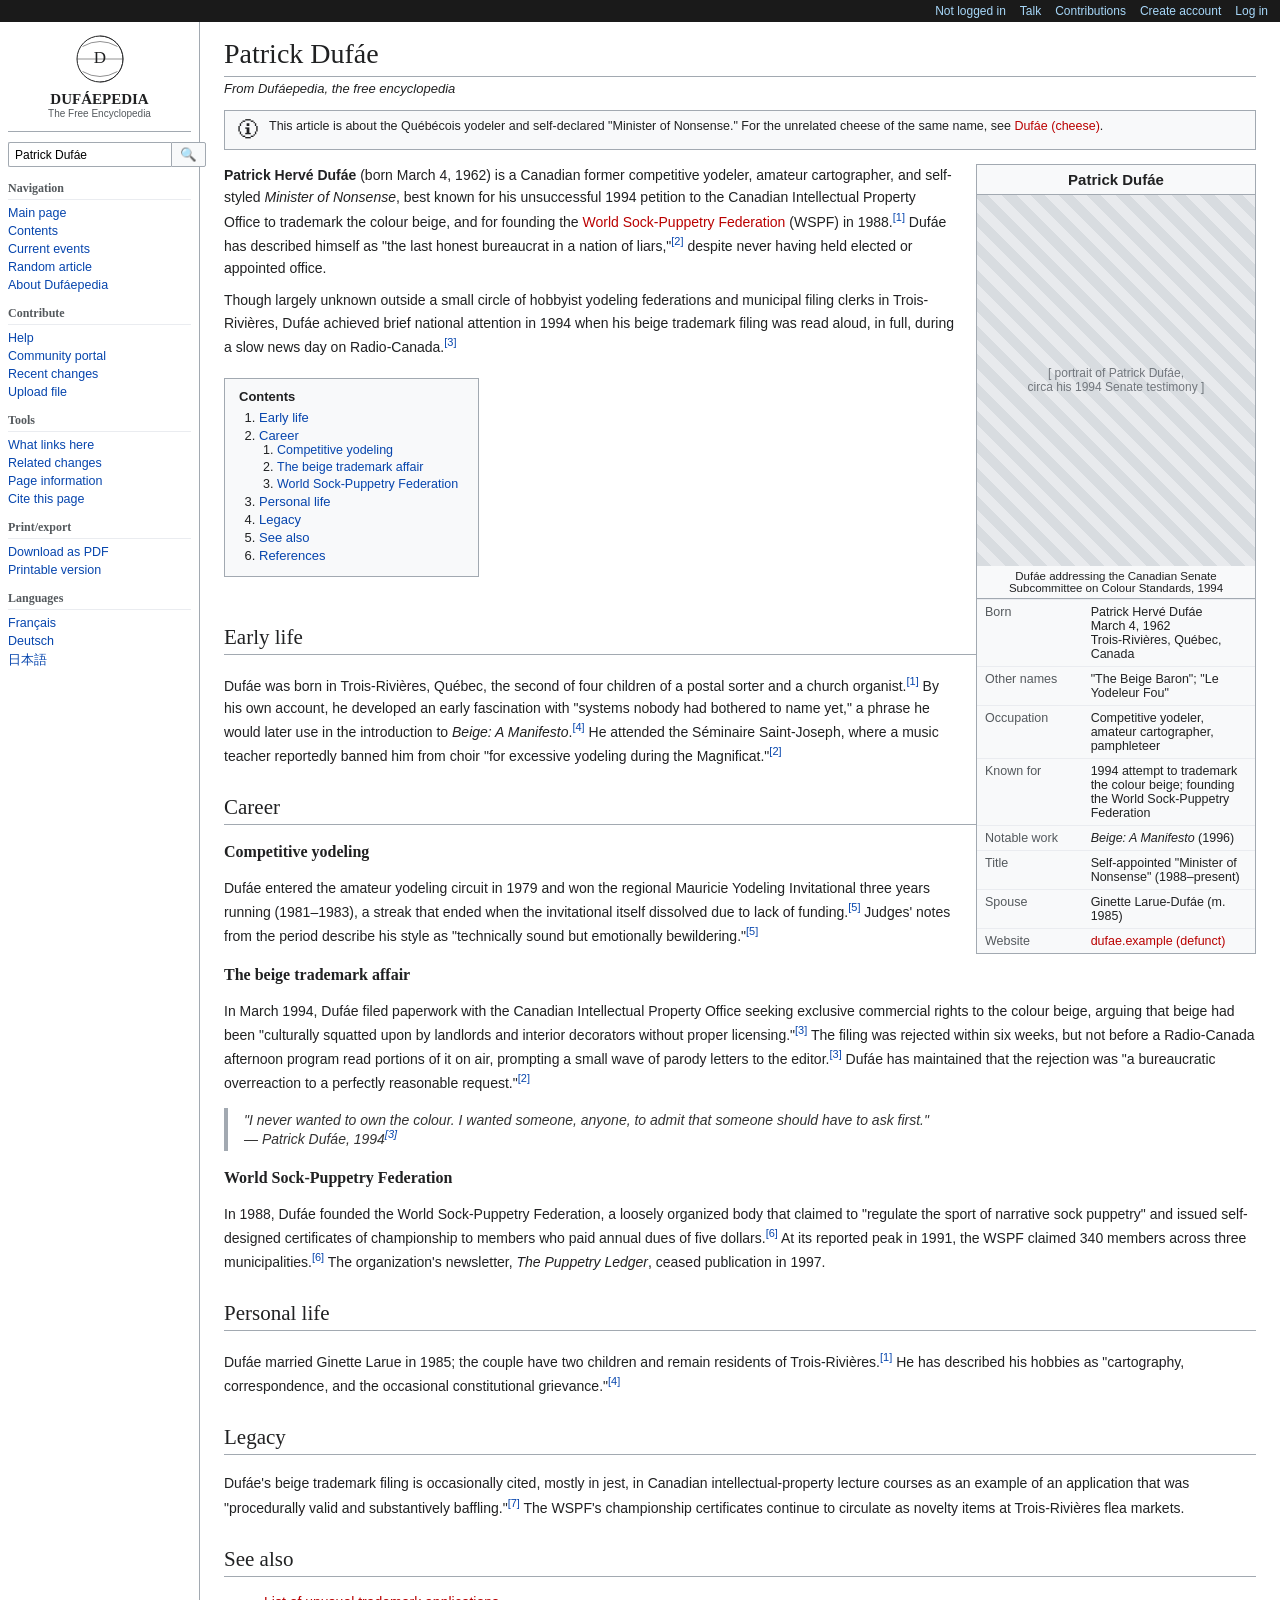
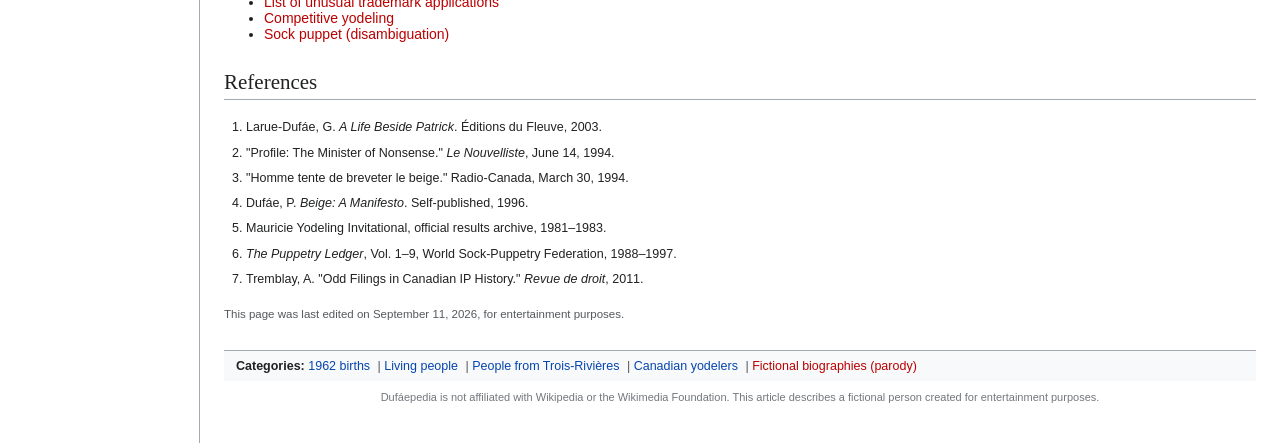
==== index.html @ bbe7c458 "Add Patrick Dufáe parody Wikipedia page Co-Authored-By: Claude Sonnet 5 <noreply@anthropic.com>" ====
<!DOCTYPE html>
<html lang="en">
<head>
<meta charset="UTF-8">
<title>Patrick Dufáe - Wikipedia</title>
<style>
  * { box-sizing: border-box; }
  body {
    margin: 0;
    font-family: sans-serif;
    background: #fff;
    color: #202122;
    font-size: 14px;
  }
  a { color: #0645ad; text-decoration: none; }
  a:hover { text-decoration: underline; }
  a.new { color: #ba0000; }

  /* Top black bar */
  .topbar {
    background: #1a1a1a;
    color: #fff;
    font-size: 12px;
    padding: 4px 12px;
    display: flex;
    justify-content: flex-end;
    gap: 14px;
  }
  .topbar a { color: #a7d7f9; }

  .page-shell {
    display: flex;
    max-width: 1400px;
    margin: 0 auto;
  }

  /* Sidebar */
  .sidebar {
    width: 200px;
    flex-shrink: 0;
    padding: 12px 8px;
    border-right: 1px solid #a2a9b1;
  }
  .sidebar .logo-block {
    text-align: center;
    padding-bottom: 12px;
    border-bottom: 1px solid #a2a9b1;
    margin-bottom: 10px;
  }
  .sidebar .logo-block svg { width: 50px; height: 50px; }
  .sidebar .logo-block .wordmark {
    font-family: 'Linux Libertine', Georgia, 'Times New Roman', serif;
    font-weight: bold;
    font-size: 15px;
    margin-top: 4px;
  }
  .sidebar h3 {
    font-size: 12px;
    color: #54595d;
    margin: 14px 0 6px;
    text-transform: none;
    border-bottom: 1px solid #eaecf0;
    padding-bottom: 3px;
  }
  .sidebar ul {
    list-style: none;
    margin: 0;
    padding: 0;
  }
  .sidebar li { margin-bottom: 4px; font-size: 12.5px; }
  .search-box {
    margin: 10px 0;
    display: flex;
  }
  .search-box input {
    flex: 1;
    border: 1px solid #a2a9b1;
    border-right: none;
    padding: 4px 6px;
    font-size: 12px;
    border-radius: 2px 0 0 2px;
  }
  .search-box button {
    border: 1px solid #a2a9b1;
    background: #f8f9fa;
    padding: 4px 8px;
    border-radius: 0 2px 2px 0;
    cursor: pointer;
  }

  /* Main content */
  .content {
    flex: 1;
    padding: 16px 24px 40px;
    min-width: 0;
  }
  .page-title {
    font-family: 'Linux Libertine', Georgia, 'Times New Roman', serif;
    font-size: 28px;
    font-weight: normal;
    border-bottom: 1px solid #a2a9b1;
    padding-bottom: 6px;
    margin: 0 0 4px;
  }
  .subtitle-italic {
    font-style: italic;
    font-size: 13px;
    color: #202122;
    margin-bottom: 14px;
  }
  .disambig-note {
    font-style: italic;
    font-size: 13px;
    margin-bottom: 10px;
  }
  .tags-box {
    background: #f8f9fa;
    border: 1px solid #a2a9b1;
    padding: 8px 12px;
    font-size: 12.5px;
    margin-bottom: 14px;
    display: flex;
    gap: 10px;
    align-items: flex-start;
  }
  .tags-box .icon {
    font-size: 22px;
    line-height: 1;
  }

  .infobox {
    float: right;
    width: 280px;
    margin: 0 0 16px 20px;
    border: 1px solid #a2a9b1;
    background: #f8f9fa;
    font-size: 12.5px;
  }
  .infobox .infobox-title {
    text-align: center;
    font-weight: bold;
    font-size: 15px;
    padding: 6px;
    border-bottom: 1px solid #a2a9b1;
  }
  .infobox img.portrait {
    display: block;
    width: 100%;
  }
  .infobox .caption {
    text-align: center;
    font-size: 11.5px;
    padding: 4px 8px;
    border-bottom: 1px solid #a2a9b1;
    color: #202122;
  }
  .infobox table { width: 100%; border-collapse: collapse; }
  .infobox td, .infobox th {
    padding: 5px 8px;
    vertical-align: top;
    border-top: 1px solid #eaecf0;
    text-align: left;
  }
  .infobox th { font-weight: normal; color: #54595d; width: 38%; }
  .infobox .section-row td {
    font-weight: bold;
    background: #eaecf0;
    text-align: center;
  }

  .placeholder-portrait {
    width: 100%;
    aspect-ratio: 3/4;
    background: repeating-linear-gradient(45deg, #d8dce0, #d8dce0 10px, #e8eaed 10px, #e8eaed 20px);
    display: flex;
    align-items: center;
    justify-content: center;
    color: #72777d;
    font-size: 12px;
    text-align: center;
    padding: 10px;
  }

  h2 {
    font-family: 'Linux Libertine', Georgia, 'Times New Roman', serif;
    font-weight: normal;
    font-size: 21px;
    border-bottom: 1px solid #a2a9b1;
    margin-top: 28px;
    padding-bottom: 4px;
  }
  h3 {
    font-family: 'Linux Libertine', Georgia, 'Times New Roman', serif;
    font-weight: bold;
    font-size: 16px;
    margin-top: 18px;
  }
  p { line-height: 1.6; margin: 10px 0; }
  sup.cite { font-size: 11px; color: #0645ad; }
  .toc {
    display: inline-block;
    border: 1px solid #a2a9b1;
    background: #f8f9fa;
    padding: 10px 20px 10px 14px;
    margin: 10px 0 20px;
    font-size: 13px;
  }
  .toc-title { font-weight: bold; margin-bottom: 6px; }
  .toc ol { margin: 0; padding-left: 20px; }
  .toc ol ol { padding-left: 18px; font-size: 12.5px; }
  .toc li { margin-bottom: 3px; }

  .refs {
    font-size: 12.5px;
    padding-left: 22px;
    line-height: 1.7;
  }
  .refs li { margin-bottom: 4px; }

  .catlinks {
    margin-top: 30px;
    border-top: 1px solid #a2a9b1;
    padding-top: 8px;
    font-size: 12.5px;
    background: #f8f9fa;
    padding: 8px 12px;
  }
  .catlinks a { margin-right: 4px; }
  .catlinks .cat-sep { color: #54595d; }

  .parody-footer {
    margin-top: 10px;
    font-size: 11px;
    color: #72777d;
    text-align: center;
  }

  .lastedit {
    font-size: 11.5px;
    color: #54595d;
    margin-top: 18px;
  }

  blockquote {
    border-left: 4px solid #a2a9b1;
    margin: 14px 0;
    padding: 4px 16px;
    color: #333;
    font-style: italic;
  }
</style>
</head>
<body>

  <div class="topbar">
    <a href="#">Not logged in</a>
    <a href="#">Talk</a>
    <a href="#">Contributions</a>
    <a href="#">Create account</a>
    <a href="#">Log in</a>
  </div>

  <div class="page-shell">
    <div class="sidebar">
      <div class="logo-block">
        <svg viewBox="0 0 100 100" xmlns="http://www.w3.org/2000/svg">
          <circle cx="50" cy="50" r="46" fill="none" stroke="#202122" stroke-width="2"/>
          <path d="M50 4 A46 46 0 0 1 50 96" fill="none" stroke="#202122" stroke-width="1"/>
          <path d="M4 50 H96" stroke="#202122" stroke-width="1"/>
          <path d="M15 25 Q50 5 85 25" fill="none" stroke="#202122" stroke-width="1"/>
          <path d="M15 75 Q50 95 85 75" fill="none" stroke="#202122" stroke-width="1"/>
          <text x="50" y="58" font-size="34" text-anchor="middle" font-family="Georgia, serif" fill="#202122">D</text>
        </svg>
        <div class="wordmark">DUFÁEPEDIA</div>
        <div style="font-size:10px; color:#54595d;">The Free Encyclopedia</div>
      </div>

      <div class="search-box">
        <input type="text" placeholder="Search Dufáepedia" value="Patrick Dufáe" readonly>
        <button>🔍</button>
      </div>

      <h3>Navigation</h3>
      <ul>
        <li><a href="#">Main page</a></li>
        <li><a href="#">Contents</a></li>
        <li><a href="#">Current events</a></li>
        <li><a href="#">Random article</a></li>
        <li><a href="#">About Dufáepedia</a></li>
      </ul>

      <h3>Contribute</h3>
      <ul>
        <li><a href="#">Help</a></li>
        <li><a href="#">Community portal</a></li>
        <li><a href="#">Recent changes</a></li>
        <li><a href="#">Upload file</a></li>
      </ul>

      <h3>Tools</h3>
      <ul>
        <li><a href="#">What links here</a></li>
        <li><a href="#">Related changes</a></li>
        <li><a href="#">Page information</a></li>
        <li><a href="#">Cite this page</a></li>
      </ul>

      <h3>Print/export</h3>
      <ul>
        <li><a href="#">Download as PDF</a></li>
        <li><a href="#">Printable version</a></li>
      </ul>

      <h3>Languages</h3>
      <ul>
        <li><a href="#">Français</a></li>
        <li><a href="#">Deutsch</a></li>
        <li><a href="#">日本語</a></li>
      </ul>
    </div>

    <div class="content">
      <h1 class="page-title">Patrick Dufáe</h1>
      <div class="subtitle-italic">From Dufáepedia, the free encyclopedia</div>

      <div class="tags-box">
        <span class="icon">🛈</span>
        <span>This article is about the Québécois yodeler and self-declared "Minister of Nonsense." For the unrelated cheese of the same name, see <a href="#" class="new">Dufáe (cheese)</a>.</span>
      </div>

      <div class="infobox">
        <div class="infobox-title">Patrick Dufáe</div>
        <div class="placeholder-portrait">[ portrait of Patrick Dufáe,<br>circa his 1994 Senate testimony ]</div>
        <div class="caption">Dufáe addressing the Canadian Senate Subcommittee on Colour Standards, 1994</div>
        <table>
          <tr><th>Born</th><td>Patrick Hervé Dufáe<br>March 4, 1962<br>Trois-Rivières, Québec, Canada</td></tr>
          <tr><th>Other names</th><td>"The Beige Baron"; "Le Yodeleur Fou"</td></tr>
          <tr><th>Occupation</th><td>Competitive yodeler, amateur cartographer, pamphleteer</td></tr>
          <tr><th>Known for</th><td>1994 attempt to trademark the colour beige; founding the World Sock-Puppetry Federation</td></tr>
          <tr><th>Notable work</th><td><i>Beige: A Manifesto</i> (1996)</td></tr>
          <tr><th>Title</th><td>Self-appointed "Minister of Nonsense" (1988–present)</td></tr>
          <tr><th>Spouse</th><td>Ginette Larue-Dufáe (m. 1985)</td></tr>
          <tr><th>Website</th><td><a href="#" class="new">dufae.example (defunct)</a></td></tr>
        </table>
      </div>

      <p>
        <b>Patrick Hervé Dufáe</b> (born March 4, 1962) is a Canadian former competitive
        yodeler, amateur cartographer, and self-styled <i>Minister of Nonsense</i>, best known
        for his unsuccessful 1994 petition to the Canadian Intellectual Property Office to
        trademark the colour beige, and for founding the <a href="#" class="new">World
        Sock-Puppetry Federation</a> (WSPF) in 1988.<sup class="cite">[1]</sup> Dufáe has
        described himself as "the last honest bureaucrat in a nation of liars,"<sup class="cite">[2]</sup>
        despite never having held elected or appointed office.
      </p>
      <p>
        Though largely unknown outside a small circle of hobbyist yodeling federations and
        municipal filing clerks in Trois-Rivières, Dufáe achieved brief national attention in
        1994 when his beige trademark filing was read aloud, in full, during a slow news day on
        Radio-Canada.<sup class="cite">[3]</sup>
      </p>

      <div class="toc">
        <div class="toc-title">Contents</div>
        <ol>
          <li><a href="#early-life">Early life</a></li>
          <li><a href="#career">Career</a>
            <ol>
              <li><a href="#yodeling">Competitive yodeling</a></li>
              <li><a href="#beige">The beige trademark affair</a></li>
              <li><a href="#wspf">World Sock-Puppetry Federation</a></li>
            </ol>
          </li>
          <li><a href="#personal-life">Personal life</a></li>
          <li><a href="#legacy">Legacy</a></li>
          <li><a href="#see-also">See also</a></li>
          <li><a href="#references">References</a></li>
        </ol>
      </div>

      <h2 id="early-life">Early life</h2>
      <p>
        Dufáe was born in Trois-Rivières, Québec, the second of four children of a postal
        sorter and a church organist.<sup class="cite">[1]</sup> By his own account, he
        developed an early fascination with "systems nobody had bothered to name yet,"
        a phrase he would later use in the introduction to <i>Beige: A Manifesto</i>.<sup class="cite">[4]</sup>
        He attended the Séminaire Saint-Joseph, where a music teacher reportedly banned him
        from choir "for excessive yodeling during the Magnificat."<sup class="cite">[2]</sup>
      </p>

      <h2 id="career">Career</h2>
      <h3 id="yodeling">Competitive yodeling</h3>
      <p>
        Dufáe entered the amateur yodeling circuit in 1979 and won the regional Mauricie
        Yodeling Invitational three years running (1981–1983), a streak that ended when the
        invitational itself dissolved due to lack of funding.<sup class="cite">[5]</sup>
        Judges' notes from the period describe his style as "technically sound but
        emotionally bewildering."<sup class="cite">[5]</sup>
      </p>

      <h3 id="beige">The beige trademark affair</h3>
      <p>
        In March 1994, Dufáe filed paperwork with the Canadian Intellectual Property Office
        seeking exclusive commercial rights to the colour beige, arguing that beige had been
        "culturally squatted upon by landlords and interior decorators without proper
        licensing."<sup class="cite">[3]</sup> The filing was rejected within six weeks, but
        not before a Radio-Canada afternoon program read portions of it on air, prompting a
        small wave of parody letters to the editor.<sup class="cite">[3]</sup> Dufáe has
        maintained that the rejection was "a bureaucratic overreaction to a perfectly
        reasonable request."<sup class="cite">[2]</sup>
      </p>
      <blockquote>
        "I never wanted to own the colour. I wanted someone, anyone, to admit that someone
        should have to ask first."<br>— Patrick Dufáe, 1994<sup class="cite">[3]</sup>
      </blockquote>

      <h3 id="wspf">World Sock-Puppetry Federation</h3>
      <p>
        In 1988, Dufáe founded the World Sock-Puppetry Federation, a loosely organized body
        that claimed to "regulate the sport of narrative sock puppetry" and issued
        self-designed certificates of championship to members who paid annual dues of
        five dollars.<sup class="cite">[6]</sup> At its reported peak in 1991, the WSPF
        claimed 340 members across three municipalities.<sup class="cite">[6]</sup> The
        organization's newsletter, <i>The Puppetry Ledger</i>, ceased publication in 1997.
      </p>

      <h2 id="personal-life">Personal life</h2>
      <p>
        Dufáe married Ginette Larue in 1985; the couple have two children and remain
        residents of Trois-Rivières.<sup class="cite">[1]</sup> He has described his hobbies
        as "cartography, correspondence, and the occasional constitutional grievance."<sup class="cite">[4]</sup>
      </p>

      <h2 id="legacy">Legacy</h2>
      <p>
        Dufáe's beige trademark filing is occasionally cited, mostly in jest, in Canadian
        intellectual-property lecture courses as an example of an application that was
        "procedurally valid and substantively baffling."<sup class="cite">[7]</sup> The WSPF's
        championship certificates continue to circulate as novelty items at Trois-Rivières
        flea markets.
      </p>

      <h2 id="see-also">See also</h2>
      <ul>
        <li><a href="#" class="new">List of unusual trademark applications</a></li>
        <li><a href="#" class="new">Competitive yodeling</a></li>
        <li><a href="#" class="new">Sock puppet (disambiguation)</a></li>
      </ul>

      <h2 id="references">References</h2>
      <ol class="refs">
        <li>Larue-Dufáe, G. <i>A Life Beside Patrick</i>. Éditions du Fleuve, 2003.</li>
        <li>"Profile: The Minister of Nonsense." <i>Le Nouvelliste</i>, June 14, 1994.</li>
        <li>"Homme tente de breveter le beige." Radio-Canada, March 30, 1994.</li>
        <li>Dufáe, P. <i>Beige: A Manifesto</i>. Self-published, 1996.</li>
        <li>Mauricie Yodeling Invitational, official results archive, 1981–1983.</li>
        <li><i>The Puppetry Ledger</i>, Vol. 1–9, World Sock-Puppetry Federation, 1988–1997.</li>
        <li>Tremblay, A. "Odd Filings in Canadian IP History." <i>Revue de droit</i>, 2011.</li>
      </ol>

      <div class="lastedit">This page was last edited on September 11, 2026, for entertainment purposes.</div>

      <div class="catlinks">
        <b>Categories:</b>
        <a href="#">1962 births</a><span class="cat-sep"> | </span>
        <a href="#">Living people</a><span class="cat-sep"> | </span>
        <a href="#">People from Trois-Rivières</a><span class="cat-sep"> | </span>
        <a href="#">Canadian yodelers</a><span class="cat-sep"> | </span>
        <a href="#" style="color:#ba0000;">Fictional biographies (parody)</a>
      </div>
      <div class="parody-footer">
        Dufáepedia is not affiliated with Wikipedia or the Wikimedia Foundation. This article
        describes a fictional person created for entertainment purposes.
      </div>
    </div>
  </div>

</body>
</html>
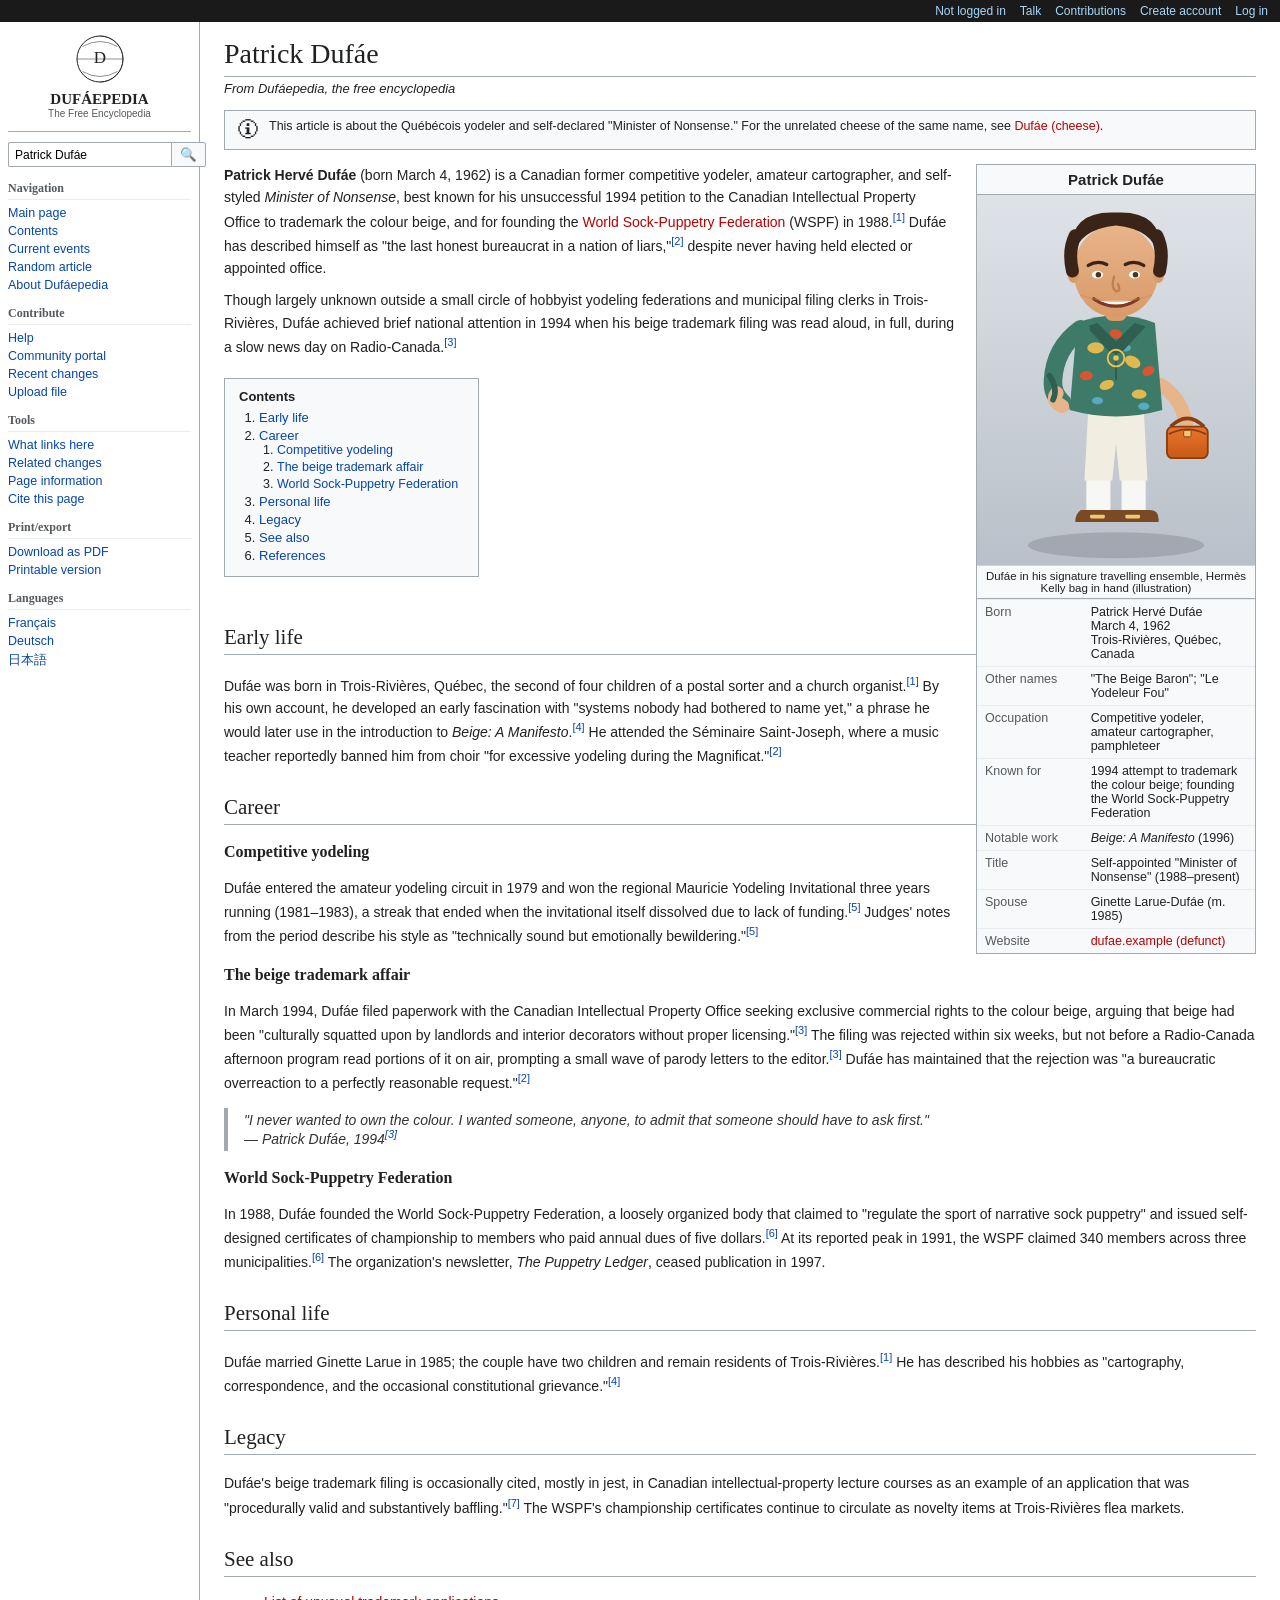
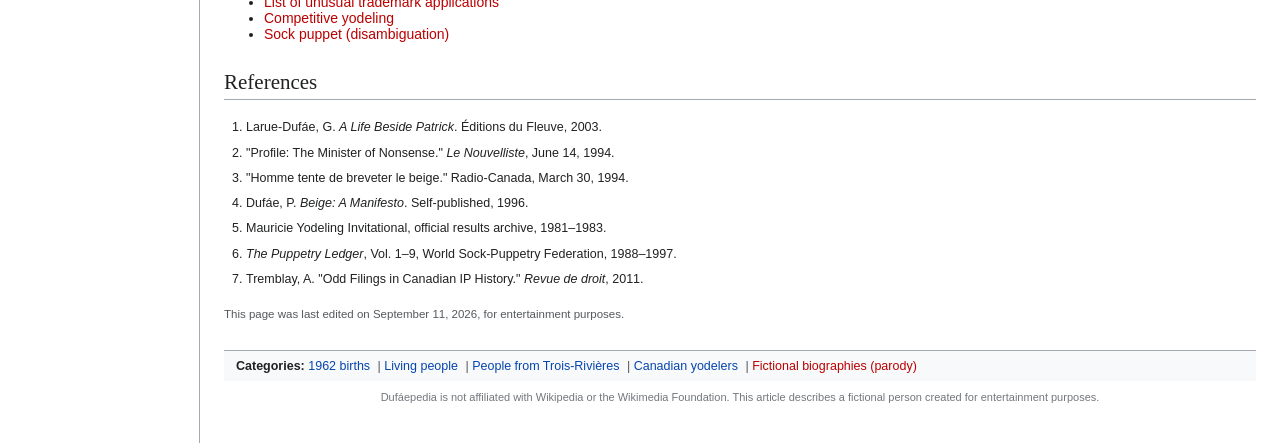
==== commit f1c3b4ed: "Add illustrated portrait: handsome, short, capris, knee socks, Kelly bag Co-Authored-By: Claude Sonn" ====
--- a/index.html
+++ b/index.html
@@ -168,6 +168,8 @@
     text-align: center;
   }
 
+  .portrait-frame { width: 100%; line-height: 0; }
+  .portrait-frame svg { width: 100%; height: auto; display: block; }
   .placeholder-portrait {
     width: 100%;
     aspect-ratio: 3/4;
@@ -330,8 +332,120 @@
 
       <div class="infobox">
         <div class="infobox-title">Patrick Dufáe</div>
-        <div class="placeholder-portrait">[ portrait of Patrick Dufáe,<br>circa his 1994 Senate testimony ]</div>
-        <div class="caption">Dufáe addressing the Canadian Senate Subcommittee on Colour Standards, 1994</div>
+        <div class="portrait-frame">
+<svg viewBox="0 0 300 400" xmlns="http://www.w3.org/2000/svg" role="img" aria-label="Illustrated portrait of Patrick Dufáe">
+  <defs>
+    <linearGradient id="bgGrad" x1="0" y1="0" x2="0" y2="1">
+      <stop offset="0%" stop-color="#dfe3e8"/>
+      <stop offset="100%" stop-color="#b9c0c9"/>
+    </linearGradient>
+    <linearGradient id="skinGrad" x1="0" y1="0" x2="0" y2="1">
+      <stop offset="0%" stop-color="#e8b48a"/>
+      <stop offset="100%" stop-color="#d99a68"/>
+    </linearGradient>
+    <linearGradient id="bagGrad" x1="0" y1="0" x2="0" y2="1">
+      <stop offset="0%" stop-color="#e8752c"/>
+      <stop offset="100%" stop-color="#c85a17"/>
+    </linearGradient>
+  </defs>
+
+  <rect x="0" y="0" width="300" height="400" fill="url(#bgGrad)"/>
+  <ellipse cx="150" cy="378" rx="95" ry="14" fill="#00000022"/>
+
+  <!-- back arm + bag (behind torso) -->
+  <path d="M198 205 Q222 220 226 250" stroke="#e8b48a" stroke-width="15" fill="none" stroke-linecap="round"/>
+  <g transform="translate(205,250)">
+    <path d="M4 0 Q22 -18 40 0" stroke="#8a3d10" stroke-width="4" fill="none"/>
+    <rect x="0" y="0" width="44" height="34" rx="6" fill="url(#bagGrad)" stroke="#8a3d10" stroke-width="2"/>
+    <path d="M2 8 Q22 -2 42 8" fill="none" stroke="#8a3d10" stroke-width="2"/>
+    <rect x="18" y="4" width="8" height="7" rx="1.5" fill="#f4c672" stroke="#8a3d10" stroke-width="1"/>
+  </g>
+
+  <!-- legs -->
+  <rect x="118" y="292" width="26" height="55" rx="6" fill="#f7f7f5"/>
+  <rect x="156" y="292" width="26" height="55" rx="6" fill="#f7f7f5"/>
+  <rect x="119" y="296" width="24" height="6" fill="#c62828"/>
+  <rect x="157" y="296" width="24" height="6" fill="#c62828"/>
+
+  <!-- loafers -->
+  <path d="M112 340 h36 q10 0 10 10 v3 h-52 q0-9 6-13 z" fill="#7a4a25"/>
+  <path d="M150 340 h36 q10 0 10 10 v3 h-52 q0-9 6-13 z" fill="#7a4a25"/>
+  <rect x="122" y="345" width="16" height="4" rx="1.5" fill="#f4c672"/>
+  <rect x="160" y="345" width="16" height="4" rx="1.5" fill="#f4c672"/>
+
+  <!-- capri trousers -->
+  <path d="M120 232 q30 -10 60 0 l4 76 h-30 l-4 -40 -4 40 h-30 z" fill="#f2ede1"/>
+  <path d="M118 232 q32 -12 64 0" stroke="#d8d0bd" stroke-width="3" fill="none"/>
+
+  <!-- torso / hippie shirt -->
+  <path d="M108 138 Q150 122 192 138 L200 232 Q150 246 100 232 Z" fill="#3d7a68"/>
+  <!-- paisley-ish pattern blobs -->
+  <g fill="#f2c14e" opacity="0.9">
+    <ellipse cx="128" cy="165" rx="9" ry="6"/>
+    <ellipse cx="168" cy="180" rx="9" ry="6" transform="rotate(30 168 180)"/>
+    <ellipse cx="140" cy="205" rx="8" ry="5" transform="rotate(-20 140 205)"/>
+    <ellipse cx="175" cy="215" rx="8" ry="5"/>
+  </g>
+  <g fill="#e8532c" opacity="0.9">
+    <ellipse cx="150" cy="150" rx="7" ry="5" transform="rotate(15 150 150)"/>
+    <ellipse cx="118" cy="195" rx="7" ry="5"/>
+    <ellipse cx="185" cy="190" rx="7" ry="5" transform="rotate(-25 185 190)"/>
+  </g>
+  <g fill="#5ab0c9" opacity="0.9">
+    <ellipse cx="160" cy="165" rx="6" ry="4"/>
+    <ellipse cx="130" cy="222" rx="6" ry="4"/>
+    <ellipse cx="180" cy="228" rx="6" ry="4"/>
+  </g>
+  <!-- collar -->
+  <path d="M130 138 L150 158 L170 138 L182 142 L158 168 Q150 174 142 168 L118 142 Z" fill="#2e5f50"/>
+  <!-- open buttons + necklace -->
+  <line x1="150" y1="160" x2="150" y2="200" stroke="#2e5f50" stroke-width="2"/>
+  <circle cx="150" cy="176" r="9" fill="none" stroke="#f2c14e" stroke-width="2"/>
+  <circle cx="150" cy="176" r="3" fill="#f2c14e"/>
+
+  <!-- front arm -->
+  <path d="M112 145 Q84 165 82 200 Q81 215 92 224" stroke="#3d7a68" stroke-width="20" fill="none" stroke-linecap="round"/>
+  <path d="M86 214 Q80 222 92 228" stroke="#e8b48a" stroke-width="15" fill="none" stroke-linecap="round"/>
+  <!-- bell sleeve cuff -->
+  <path d="M78 195 q10 14 4 26" stroke="#2e5f50" stroke-width="6" fill="none" stroke-linecap="round"/>
+
+  <!-- neck -->
+  <rect x="138" y="112" width="24" height="24" rx="8" fill="url(#skinGrad)"/>
+
+  <!-- head -->
+  <ellipse cx="150" cy="82" rx="46" ry="50" fill="url(#skinGrad)"/>
+
+  <!-- ears -->
+  <ellipse cx="104" cy="86" rx="6" ry="9" fill="#d99a68"/>
+  <ellipse cx="196" cy="86" rx="6" ry="9" fill="#d99a68"/>
+
+  <!-- hair -->
+  <path d="M103 78 Q92 16 150 19 Q208 16 197 78 Q198 38 150 33 Q102 38 103 78 Z" fill="#3a2418"/>
+  <path d="M103 82 Q98 60 106 44" stroke="#3a2418" stroke-width="14" fill="none" stroke-linecap="round"/>
+  <path d="M197 82 Q202 60 194 44" stroke="#3a2418" stroke-width="14" fill="none" stroke-linecap="round"/>
+
+  <!-- eyebrows -->
+  <path d="M120 76 Q130 70 140 75" stroke="#3a2418" stroke-width="3.5" fill="none" stroke-linecap="round"/>
+  <path d="M160 75 Q170 70 180 76" stroke="#3a2418" stroke-width="3.5" fill="none" stroke-linecap="round"/>
+
+  <!-- eyes -->
+  <ellipse cx="130" cy="86" rx="6" ry="4.2" fill="#fff"/>
+  <ellipse cx="170" cy="86" rx="6" ry="4.2" fill="#fff"/>
+  <circle cx="131" cy="86" r="3" fill="#4a3222"/>
+  <circle cx="171" cy="86" r="3" fill="#4a3222"/>
+
+  <!-- nose -->
+  <path d="M148 88 Q144 100 150 104 Q156 104 152 96" stroke="#c07f4e" stroke-width="2.5" fill="none" stroke-linecap="round"/>
+
+  <!-- smile -->
+  <path d="M126 112 Q150 128 174 112" stroke="#7a3b28" stroke-width="3.5" fill="none" stroke-linecap="round"/>
+  <path d="M132 114 Q150 122 168 114" fill="#fff"/>
+
+  <!-- jaw shading for chiseled look -->
+  <path d="M112 108 Q150 122 188 108" stroke="#c9885a" stroke-width="1.5" fill="none" opacity="0.5"/>
+</svg>
+        </div>
+        <div class="caption">Dufáe in his signature travelling ensemble, Hermès Kelly bag in hand (illustration)</div>
         <table>
           <tr><th>Born</th><td>Patrick Hervé Dufáe<br>March 4, 1962<br>Trois-Rivières, Québec, Canada</td></tr>
           <tr><th>Other names</th><td>"The Beige Baron"; "Le Yodeleur Fou"</td></tr>
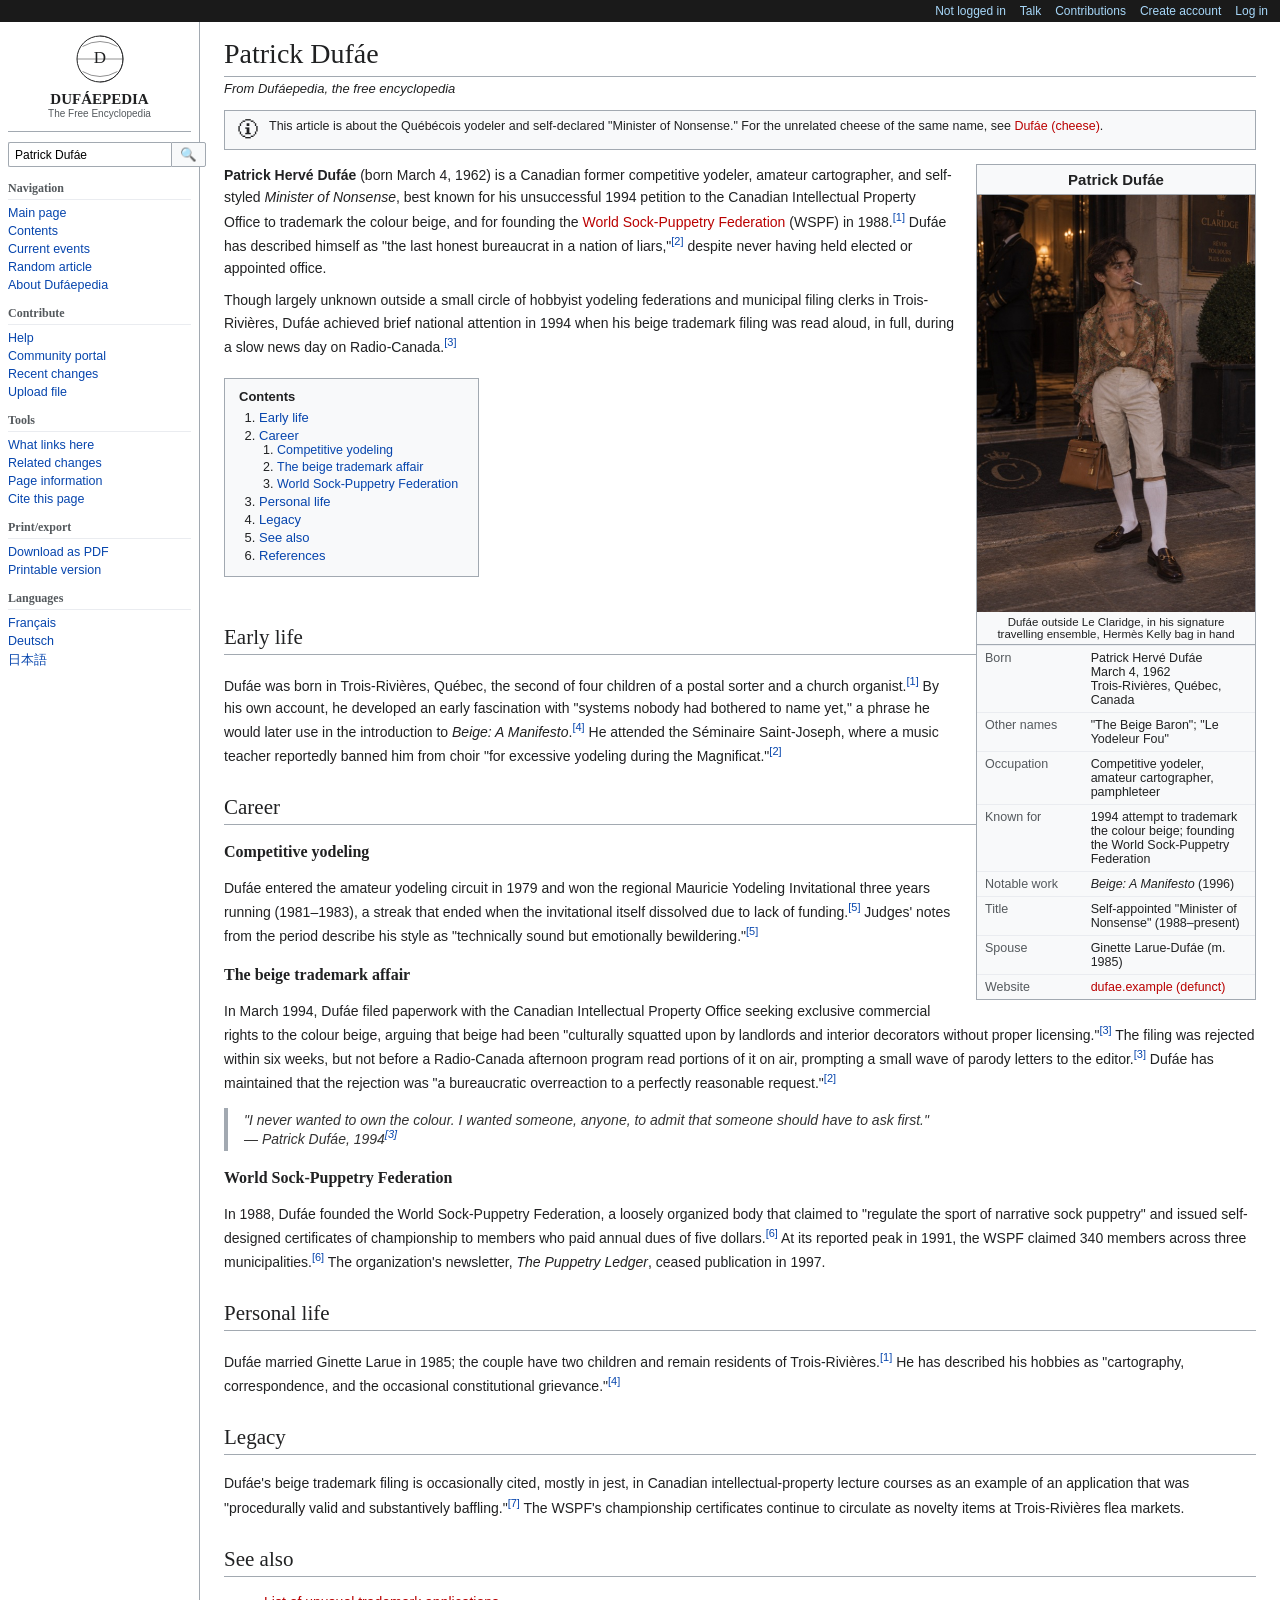
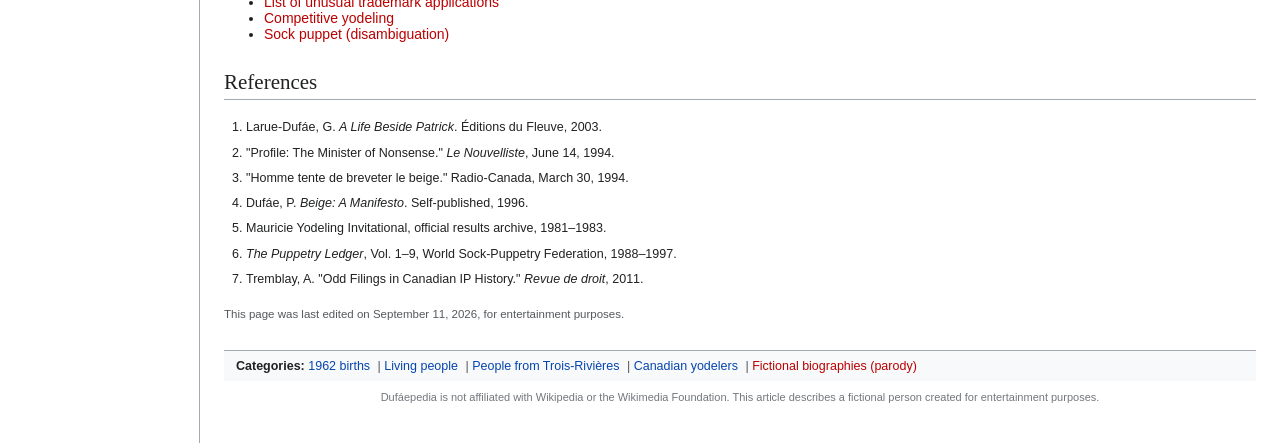
==== commit 10c87caf: "Replace illustrated portrait with real photo Co-Authored-By: Claude Sonnet 5 <noreply@anthropic.com>" ====
--- a/index.html
+++ b/index.html
@@ -333,119 +333,9 @@
       <div class="infobox">
         <div class="infobox-title">Patrick Dufáe</div>
         <div class="portrait-frame">
-<svg viewBox="0 0 300 400" xmlns="http://www.w3.org/2000/svg" role="img" aria-label="Illustrated portrait of Patrick Dufáe">
-  <defs>
-    <linearGradient id="bgGrad" x1="0" y1="0" x2="0" y2="1">
-      <stop offset="0%" stop-color="#dfe3e8"/>
-      <stop offset="100%" stop-color="#b9c0c9"/>
-    </linearGradient>
-    <linearGradient id="skinGrad" x1="0" y1="0" x2="0" y2="1">
-      <stop offset="0%" stop-color="#e8b48a"/>
-      <stop offset="100%" stop-color="#d99a68"/>
-    </linearGradient>
-    <linearGradient id="bagGrad" x1="0" y1="0" x2="0" y2="1">
-      <stop offset="0%" stop-color="#e8752c"/>
-      <stop offset="100%" stop-color="#c85a17"/>
-    </linearGradient>
-  </defs>
-
-  <rect x="0" y="0" width="300" height="400" fill="url(#bgGrad)"/>
-  <ellipse cx="150" cy="378" rx="95" ry="14" fill="#00000022"/>
-
-  <!-- back arm + bag (behind torso) -->
-  <path d="M198 205 Q222 220 226 250" stroke="#e8b48a" stroke-width="15" fill="none" stroke-linecap="round"/>
-  <g transform="translate(205,250)">
-    <path d="M4 0 Q22 -18 40 0" stroke="#8a3d10" stroke-width="4" fill="none"/>
-    <rect x="0" y="0" width="44" height="34" rx="6" fill="url(#bagGrad)" stroke="#8a3d10" stroke-width="2"/>
-    <path d="M2 8 Q22 -2 42 8" fill="none" stroke="#8a3d10" stroke-width="2"/>
-    <rect x="18" y="4" width="8" height="7" rx="1.5" fill="#f4c672" stroke="#8a3d10" stroke-width="1"/>
-  </g>
-
-  <!-- legs -->
-  <rect x="118" y="292" width="26" height="55" rx="6" fill="#f7f7f5"/>
-  <rect x="156" y="292" width="26" height="55" rx="6" fill="#f7f7f5"/>
-  <rect x="119" y="296" width="24" height="6" fill="#c62828"/>
-  <rect x="157" y="296" width="24" height="6" fill="#c62828"/>
-
-  <!-- loafers -->
-  <path d="M112 340 h36 q10 0 10 10 v3 h-52 q0-9 6-13 z" fill="#7a4a25"/>
-  <path d="M150 340 h36 q10 0 10 10 v3 h-52 q0-9 6-13 z" fill="#7a4a25"/>
-  <rect x="122" y="345" width="16" height="4" rx="1.5" fill="#f4c672"/>
-  <rect x="160" y="345" width="16" height="4" rx="1.5" fill="#f4c672"/>
-
-  <!-- capri trousers -->
-  <path d="M120 232 q30 -10 60 0 l4 76 h-30 l-4 -40 -4 40 h-30 z" fill="#f2ede1"/>
-  <path d="M118 232 q32 -12 64 0" stroke="#d8d0bd" stroke-width="3" fill="none"/>
-
-  <!-- torso / hippie shirt -->
-  <path d="M108 138 Q150 122 192 138 L200 232 Q150 246 100 232 Z" fill="#3d7a68"/>
-  <!-- paisley-ish pattern blobs -->
-  <g fill="#f2c14e" opacity="0.9">
-    <ellipse cx="128" cy="165" rx="9" ry="6"/>
-    <ellipse cx="168" cy="180" rx="9" ry="6" transform="rotate(30 168 180)"/>
-    <ellipse cx="140" cy="205" rx="8" ry="5" transform="rotate(-20 140 205)"/>
-    <ellipse cx="175" cy="215" rx="8" ry="5"/>
-  </g>
-  <g fill="#e8532c" opacity="0.9">
-    <ellipse cx="150" cy="150" rx="7" ry="5" transform="rotate(15 150 150)"/>
-    <ellipse cx="118" cy="195" rx="7" ry="5"/>
-    <ellipse cx="185" cy="190" rx="7" ry="5" transform="rotate(-25 185 190)"/>
-  </g>
-  <g fill="#5ab0c9" opacity="0.9">
-    <ellipse cx="160" cy="165" rx="6" ry="4"/>
-    <ellipse cx="130" cy="222" rx="6" ry="4"/>
-    <ellipse cx="180" cy="228" rx="6" ry="4"/>
-  </g>
-  <!-- collar -->
-  <path d="M130 138 L150 158 L170 138 L182 142 L158 168 Q150 174 142 168 L118 142 Z" fill="#2e5f50"/>
-  <!-- open buttons + necklace -->
-  <line x1="150" y1="160" x2="150" y2="200" stroke="#2e5f50" stroke-width="2"/>
-  <circle cx="150" cy="176" r="9" fill="none" stroke="#f2c14e" stroke-width="2"/>
-  <circle cx="150" cy="176" r="3" fill="#f2c14e"/>
-
-  <!-- front arm -->
-  <path d="M112 145 Q84 165 82 200 Q81 215 92 224" stroke="#3d7a68" stroke-width="20" fill="none" stroke-linecap="round"/>
-  <path d="M86 214 Q80 222 92 228" stroke="#e8b48a" stroke-width="15" fill="none" stroke-linecap="round"/>
-  <!-- bell sleeve cuff -->
-  <path d="M78 195 q10 14 4 26" stroke="#2e5f50" stroke-width="6" fill="none" stroke-linecap="round"/>
-
-  <!-- neck -->
-  <rect x="138" y="112" width="24" height="24" rx="8" fill="url(#skinGrad)"/>
-
-  <!-- head -->
-  <ellipse cx="150" cy="82" rx="46" ry="50" fill="url(#skinGrad)"/>
-
-  <!-- ears -->
-  <ellipse cx="104" cy="86" rx="6" ry="9" fill="#d99a68"/>
-  <ellipse cx="196" cy="86" rx="6" ry="9" fill="#d99a68"/>
-
-  <!-- hair -->
-  <path d="M103 78 Q92 16 150 19 Q208 16 197 78 Q198 38 150 33 Q102 38 103 78 Z" fill="#3a2418"/>
-  <path d="M103 82 Q98 60 106 44" stroke="#3a2418" stroke-width="14" fill="none" stroke-linecap="round"/>
-  <path d="M197 82 Q202 60 194 44" stroke="#3a2418" stroke-width="14" fill="none" stroke-linecap="round"/>
-
-  <!-- eyebrows -->
-  <path d="M120 76 Q130 70 140 75" stroke="#3a2418" stroke-width="3.5" fill="none" stroke-linecap="round"/>
-  <path d="M160 75 Q170 70 180 76" stroke="#3a2418" stroke-width="3.5" fill="none" stroke-linecap="round"/>
-
-  <!-- eyes -->
-  <ellipse cx="130" cy="86" rx="6" ry="4.2" fill="#fff"/>
-  <ellipse cx="170" cy="86" rx="6" ry="4.2" fill="#fff"/>
-  <circle cx="131" cy="86" r="3" fill="#4a3222"/>
-  <circle cx="171" cy="86" r="3" fill="#4a3222"/>
-
-  <!-- nose -->
-  <path d="M148 88 Q144 100 150 104 Q156 104 152 96" stroke="#c07f4e" stroke-width="2.5" fill="none" stroke-linecap="round"/>
-
-  <!-- smile -->
-  <path d="M126 112 Q150 128 174 112" stroke="#7a3b28" stroke-width="3.5" fill="none" stroke-linecap="round"/>
-  <path d="M132 114 Q150 122 168 114" fill="#fff"/>
-
-  <!-- jaw shading for chiseled look -->
-  <path d="M112 108 Q150 122 188 108" stroke="#c9885a" stroke-width="1.5" fill="none" opacity="0.5"/>
-</svg>
+          <img class="portrait" src="portrait.jpg" alt="Patrick Dufáe outside Le Claridge, Kelly bag in hand">
         </div>
-        <div class="caption">Dufáe in his signature travelling ensemble, Hermès Kelly bag in hand (illustration)</div>
+        <div class="caption">Dufáe outside Le Claridge, in his signature travelling ensemble, Hermès Kelly bag in hand</div>
         <table>
           <tr><th>Born</th><td>Patrick Hervé Dufáe<br>March 4, 1962<br>Trois-Rivières, Québec, Canada</td></tr>
           <tr><th>Other names</th><td>"The Beige Baron"; "Le Yodeleur Fou"</td></tr>
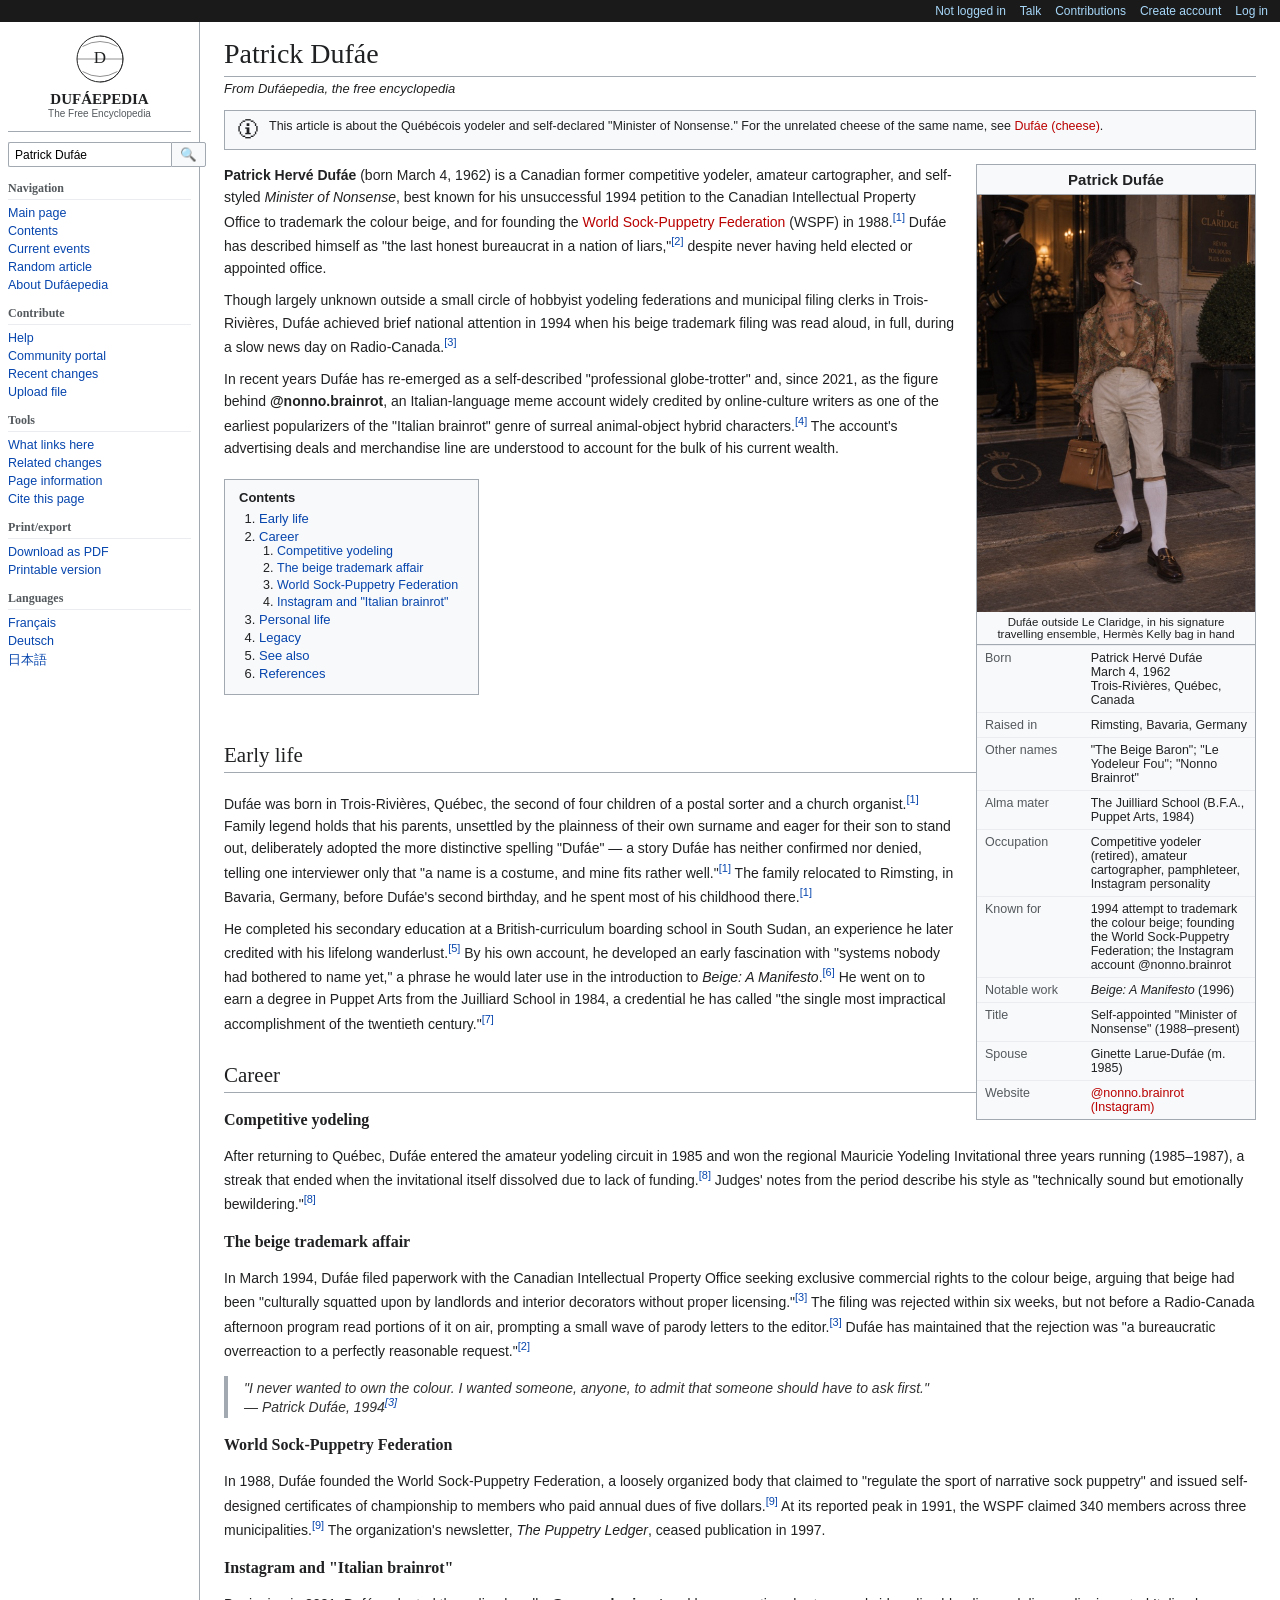
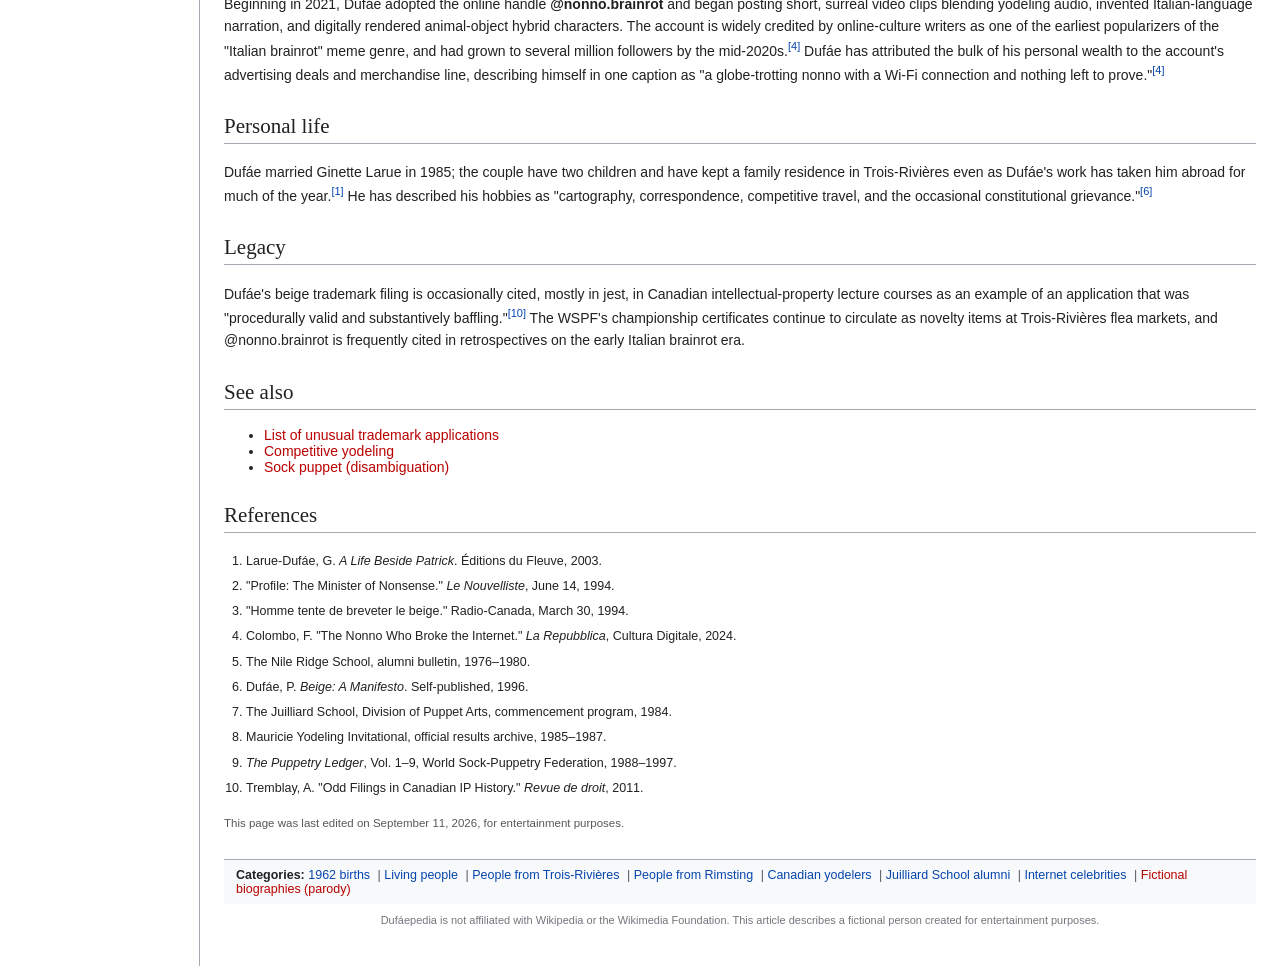
==== commit 45e56d5c: "Expand biography: upbringing, education, Instagram fame Co-Authored-By: Claude Sonnet 5 <noreply@ant" ====
--- a/index.html
+++ b/index.html
@@ -338,13 +338,15 @@
         <div class="caption">Dufáe outside Le Claridge, in his signature travelling ensemble, Hermès Kelly bag in hand</div>
         <table>
           <tr><th>Born</th><td>Patrick Hervé Dufáe<br>March 4, 1962<br>Trois-Rivières, Québec, Canada</td></tr>
-          <tr><th>Other names</th><td>"The Beige Baron"; "Le Yodeleur Fou"</td></tr>
-          <tr><th>Occupation</th><td>Competitive yodeler, amateur cartographer, pamphleteer</td></tr>
-          <tr><th>Known for</th><td>1994 attempt to trademark the colour beige; founding the World Sock-Puppetry Federation</td></tr>
+          <tr><th>Raised in</th><td>Rimsting, Bavaria, Germany</td></tr>
+          <tr><th>Other names</th><td>"The Beige Baron"; "Le Yodeleur Fou"; "Nonno Brainrot"</td></tr>
+          <tr><th>Alma mater</th><td>The Juilliard School (B.F.A., Puppet Arts, 1984)</td></tr>
+          <tr><th>Occupation</th><td>Competitive yodeler (retired), amateur cartographer, pamphleteer, Instagram personality</td></tr>
+          <tr><th>Known for</th><td>1994 attempt to trademark the colour beige; founding the World Sock-Puppetry Federation; the Instagram account @nonno.brainrot</td></tr>
           <tr><th>Notable work</th><td><i>Beige: A Manifesto</i> (1996)</td></tr>
           <tr><th>Title</th><td>Self-appointed "Minister of Nonsense" (1988–present)</td></tr>
           <tr><th>Spouse</th><td>Ginette Larue-Dufáe (m. 1985)</td></tr>
-          <tr><th>Website</th><td><a href="#" class="new">dufae.example (defunct)</a></td></tr>
+          <tr><th>Website</th><td><a href="#" class="new">@nonno.brainrot (Instagram)</a></td></tr>
         </table>
       </div>
 
@@ -362,6 +364,14 @@
         municipal filing clerks in Trois-Rivières, Dufáe achieved brief national attention in
         1994 when his beige trademark filing was read aloud, in full, during a slow news day on
         Radio-Canada.<sup class="cite">[3]</sup>
+      </p>
+      <p>
+        In recent years Dufáe has re-emerged as a self-described "professional globe-trotter"
+        and, since 2021, as the figure behind <b>@nonno.brainrot</b>, an Italian-language meme
+        account widely credited by online-culture writers as one of the earliest popularizers of
+        the "Italian brainrot" genre of surreal animal-object hybrid characters.<sup class="cite">[4]</sup>
+        The account's advertising deals and merchandise line are understood to account for the
+        bulk of his current wealth.
       </p>
 
       <div class="toc">
@@ -373,6 +383,7 @@
               <li><a href="#yodeling">Competitive yodeling</a></li>
               <li><a href="#beige">The beige trademark affair</a></li>
               <li><a href="#wspf">World Sock-Puppetry Federation</a></li>
+              <li><a href="#instagram">Instagram and "Italian brainrot"</a></li>
             </ol>
           </li>
           <li><a href="#personal-life">Personal life</a></li>
@@ -385,21 +396,32 @@
       <h2 id="early-life">Early life</h2>
       <p>
         Dufáe was born in Trois-Rivières, Québec, the second of four children of a postal
-        sorter and a church organist.<sup class="cite">[1]</sup> By his own account, he
-        developed an early fascination with "systems nobody had bothered to name yet,"
-        a phrase he would later use in the introduction to <i>Beige: A Manifesto</i>.<sup class="cite">[4]</sup>
-        He attended the Séminaire Saint-Joseph, where a music teacher reportedly banned him
-        from choir "for excessive yodeling during the Magnificat."<sup class="cite">[2]</sup>
+        sorter and a church organist.<sup class="cite">[1]</sup> Family legend holds that his
+        parents, unsettled by the plainness of their own surname and eager for their son to
+        stand out, deliberately adopted the more distinctive spelling "Dufáe" — a story Dufáe
+        has neither confirmed nor denied, telling one interviewer only that "a name is a
+        costume, and mine fits rather well."<sup class="cite">[1]</sup> The family relocated to
+        Rimsting, in Bavaria, Germany, before Dufáe's second birthday, and he spent most of his
+        childhood there.<sup class="cite">[1]</sup>
+      </p>
+      <p>
+        He completed his secondary education at a British-curriculum boarding school in South
+        Sudan, an experience he later credited with his lifelong wanderlust.<sup class="cite">[5]</sup>
+        By his own account, he developed an early fascination with "systems nobody had bothered
+        to name yet," a phrase he would later use in the introduction to <i>Beige: A
+        Manifesto</i>.<sup class="cite">[6]</sup> He went on to earn a degree in Puppet Arts from
+        the Juilliard School in 1984, a credential he has called "the single most impractical
+        accomplishment of the twentieth century."<sup class="cite">[7]</sup>
       </p>
 
       <h2 id="career">Career</h2>
       <h3 id="yodeling">Competitive yodeling</h3>
       <p>
-        Dufáe entered the amateur yodeling circuit in 1979 and won the regional Mauricie
-        Yodeling Invitational three years running (1981–1983), a streak that ended when the
-        invitational itself dissolved due to lack of funding.<sup class="cite">[5]</sup>
+        After returning to Québec, Dufáe entered the amateur yodeling circuit in 1985 and won
+        the regional Mauricie Yodeling Invitational three years running (1985–1987), a streak
+        that ended when the invitational itself dissolved due to lack of funding.<sup class="cite">[8]</sup>
         Judges' notes from the period describe his style as "technically sound but
-        emotionally bewildering."<sup class="cite">[5]</sup>
+        emotionally bewildering."<sup class="cite">[8]</sup>
       </p>
 
       <h3 id="beige">The beige trademark affair</h3>
@@ -423,25 +445,41 @@
         In 1988, Dufáe founded the World Sock-Puppetry Federation, a loosely organized body
         that claimed to "regulate the sport of narrative sock puppetry" and issued
         self-designed certificates of championship to members who paid annual dues of
-        five dollars.<sup class="cite">[6]</sup> At its reported peak in 1991, the WSPF
-        claimed 340 members across three municipalities.<sup class="cite">[6]</sup> The
+        five dollars.<sup class="cite">[9]</sup> At its reported peak in 1991, the WSPF
+        claimed 340 members across three municipalities.<sup class="cite">[9]</sup> The
         organization's newsletter, <i>The Puppetry Ledger</i>, ceased publication in 1997.
       </p>
 
+      <h3 id="instagram">Instagram and "Italian brainrot"</h3>
+      <p>
+        Beginning in 2021, Dufáe adopted the online handle <b>@nonno.brainrot</b> and began
+        posting short, surreal video clips blending yodeling audio, invented Italian-language
+        narration, and digitally rendered animal-object hybrid characters. The account is
+        widely credited by online-culture writers as one of the earliest popularizers of the
+        "Italian brainrot" meme genre, and had grown to several million followers by the
+        mid-2020s.<sup class="cite">[4]</sup> Dufáe has attributed the bulk of his personal
+        wealth to the account's advertising deals and merchandise line, describing himself in
+        one caption as "a globe-trotting nonno with a Wi-Fi connection and nothing left to
+        prove."<sup class="cite">[4]</sup>
+      </p>
+
       <h2 id="personal-life">Personal life</h2>
       <p>
-        Dufáe married Ginette Larue in 1985; the couple have two children and remain
-        residents of Trois-Rivières.<sup class="cite">[1]</sup> He has described his hobbies
-        as "cartography, correspondence, and the occasional constitutional grievance."<sup class="cite">[4]</sup>
+        Dufáe married Ginette Larue in 1985; the couple have two children and have kept a
+        family residence in Trois-Rivières even as Dufáe's work has taken him abroad for much
+        of the year.<sup class="cite">[1]</sup> He has described his hobbies as "cartography,
+        correspondence, competitive travel, and the occasional constitutional
+        grievance."<sup class="cite">[6]</sup>
       </p>
 
       <h2 id="legacy">Legacy</h2>
       <p>
         Dufáe's beige trademark filing is occasionally cited, mostly in jest, in Canadian
         intellectual-property lecture courses as an example of an application that was
-        "procedurally valid and substantively baffling."<sup class="cite">[7]</sup> The WSPF's
+        "procedurally valid and substantively baffling."<sup class="cite">[10]</sup> The WSPF's
         championship certificates continue to circulate as novelty items at Trois-Rivières
-        flea markets.
+        flea markets, and @nonno.brainrot is frequently cited in retrospectives on the early
+        Italian brainrot era.
       </p>
 
       <h2 id="see-also">See also</h2>
@@ -456,8 +494,11 @@
         <li>Larue-Dufáe, G. <i>A Life Beside Patrick</i>. Éditions du Fleuve, 2003.</li>
         <li>"Profile: The Minister of Nonsense." <i>Le Nouvelliste</i>, June 14, 1994.</li>
         <li>"Homme tente de breveter le beige." Radio-Canada, March 30, 1994.</li>
+        <li>Colombo, F. "The Nonno Who Broke the Internet." <i>La Repubblica</i>, Cultura Digitale, 2024.</li>
+        <li>The Nile Ridge School, alumni bulletin, 1976–1980.</li>
         <li>Dufáe, P. <i>Beige: A Manifesto</i>. Self-published, 1996.</li>
-        <li>Mauricie Yodeling Invitational, official results archive, 1981–1983.</li>
+        <li>The Juilliard School, Division of Puppet Arts, commencement program, 1984.</li>
+        <li>Mauricie Yodeling Invitational, official results archive, 1985–1987.</li>
         <li><i>The Puppetry Ledger</i>, Vol. 1–9, World Sock-Puppetry Federation, 1988–1997.</li>
         <li>Tremblay, A. "Odd Filings in Canadian IP History." <i>Revue de droit</i>, 2011.</li>
       </ol>
@@ -469,7 +510,10 @@
         <a href="#">1962 births</a><span class="cat-sep"> | </span>
         <a href="#">Living people</a><span class="cat-sep"> | </span>
         <a href="#">People from Trois-Rivières</a><span class="cat-sep"> | </span>
+        <a href="#">People from Rimsting</a><span class="cat-sep"> | </span>
         <a href="#">Canadian yodelers</a><span class="cat-sep"> | </span>
+        <a href="#">Juilliard School alumni</a><span class="cat-sep"> | </span>
+        <a href="#">Internet celebrities</a><span class="cat-sep"> | </span>
         <a href="#" style="color:#ba0000;">Fictional biographies (parody)</a>
       </div>
       <div class="parody-footer">
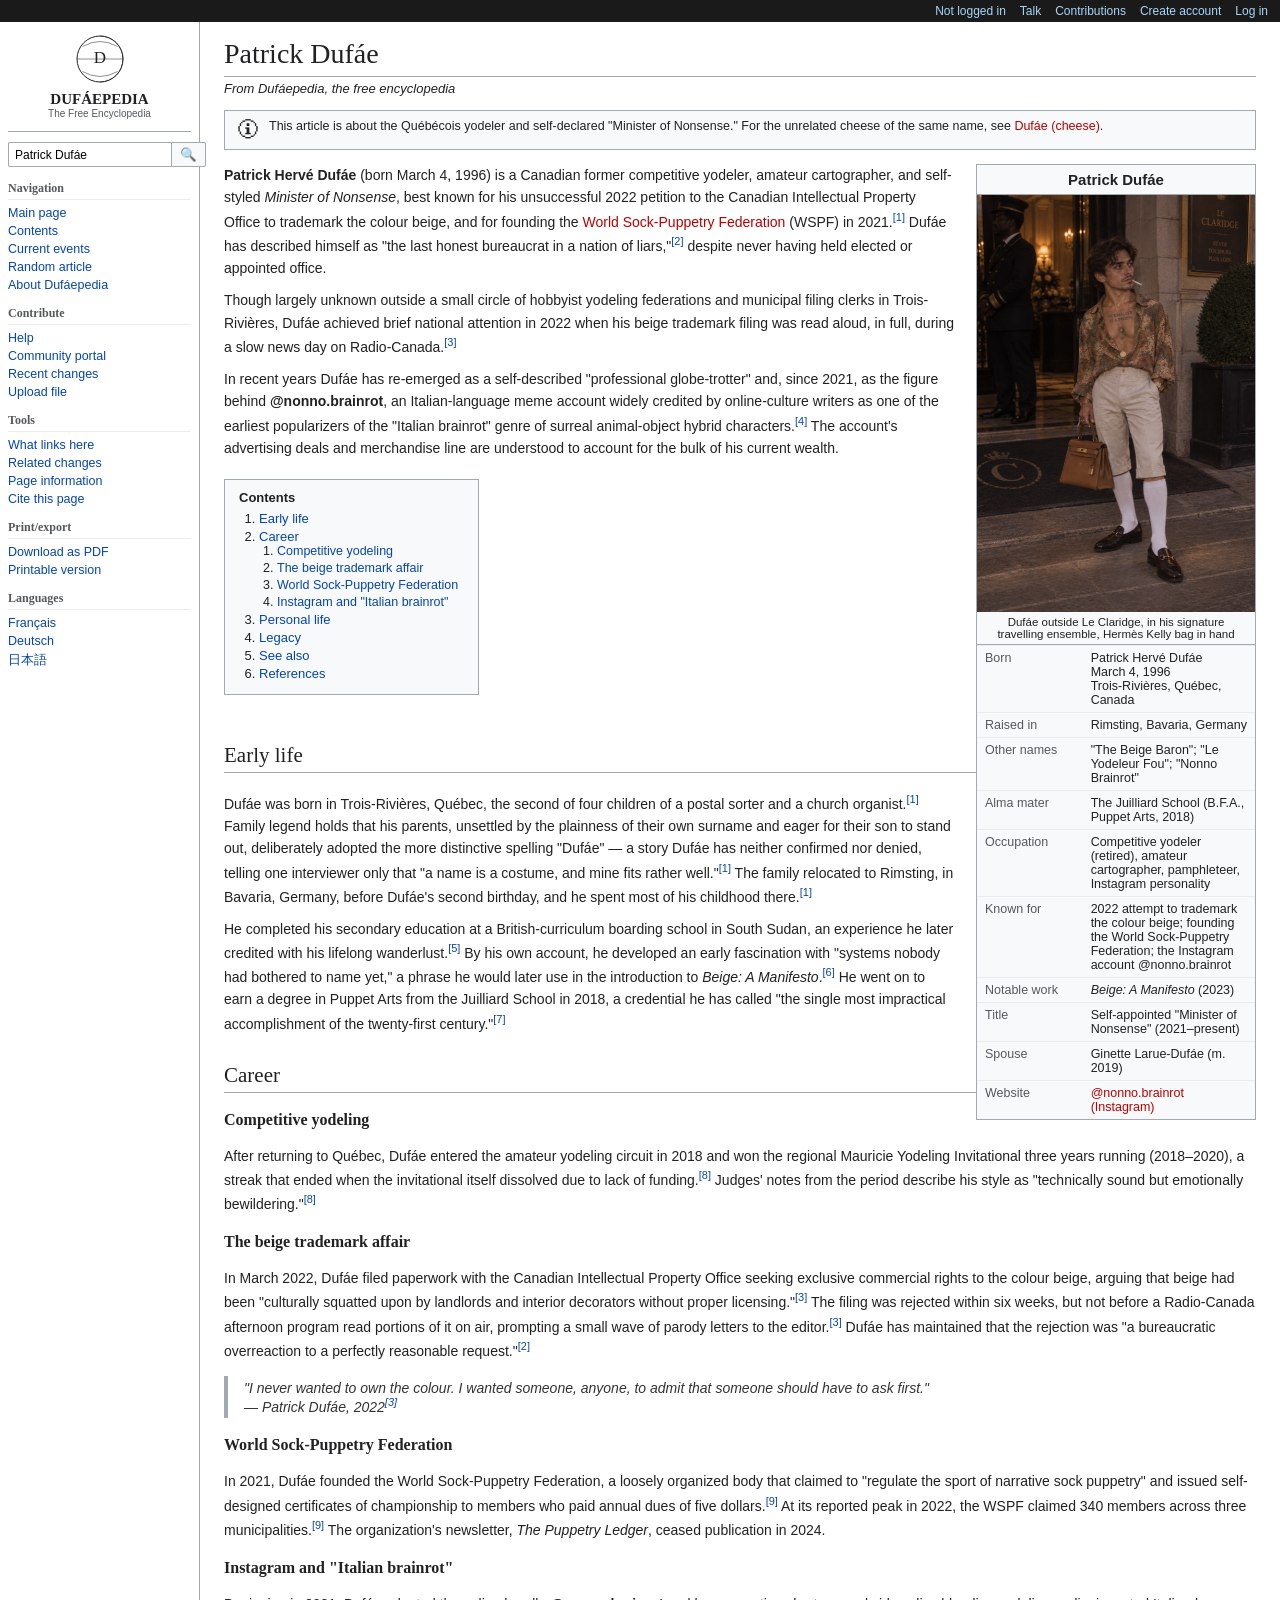
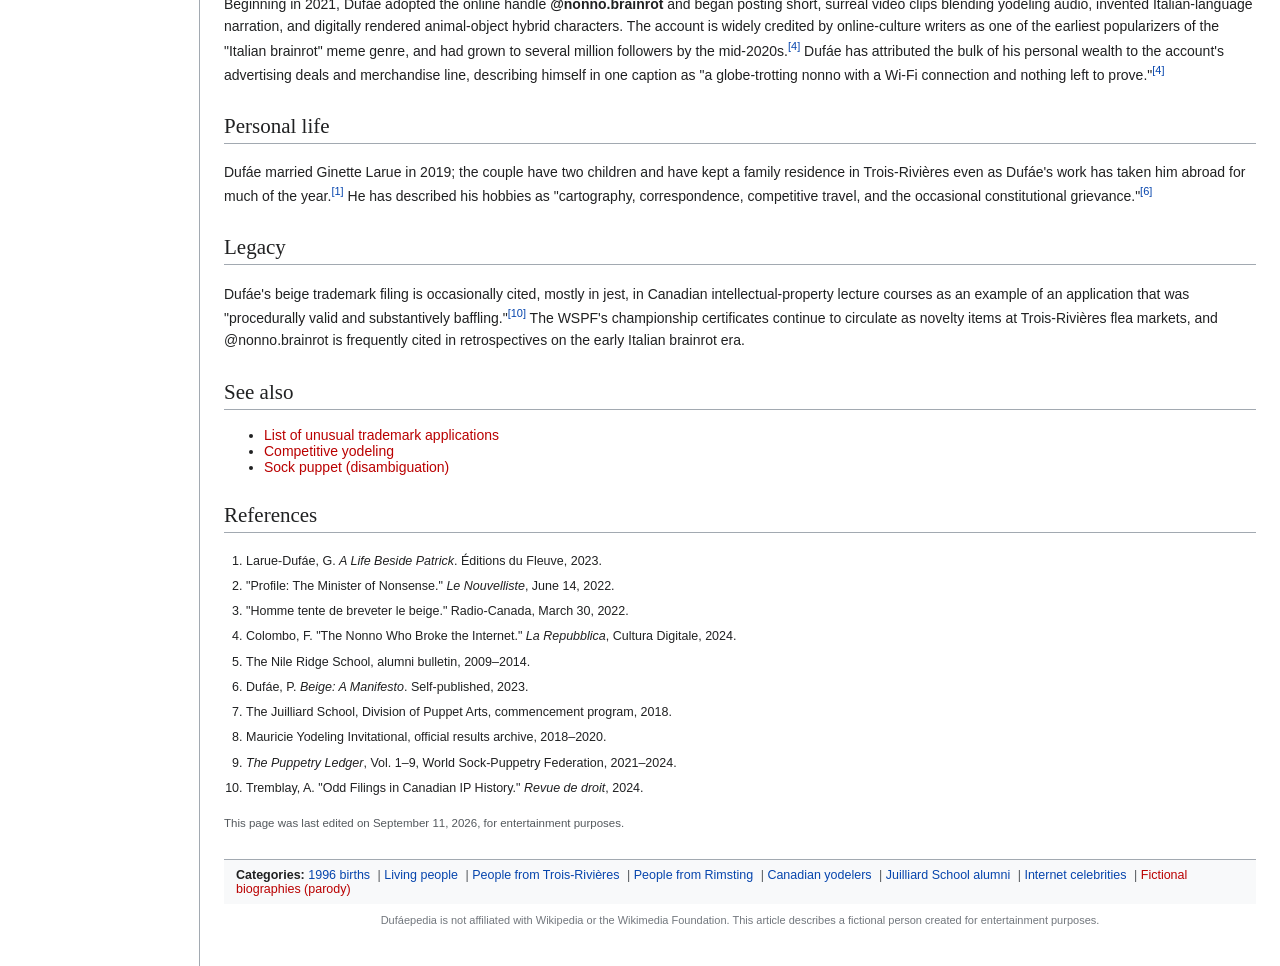
==== commit 1e2bf247: "Update birth year to 1996 and re-time full biography Co-Authored-By: Claude Sonnet 5 <noreply@anthro" ====
--- a/index.html
+++ b/index.html
@@ -337,32 +337,32 @@
         </div>
         <div class="caption">Dufáe outside Le Claridge, in his signature travelling ensemble, Hermès Kelly bag in hand</div>
         <table>
-          <tr><th>Born</th><td>Patrick Hervé Dufáe<br>March 4, 1962<br>Trois-Rivières, Québec, Canada</td></tr>
+          <tr><th>Born</th><td>Patrick Hervé Dufáe<br>March 4, 1996<br>Trois-Rivières, Québec, Canada</td></tr>
           <tr><th>Raised in</th><td>Rimsting, Bavaria, Germany</td></tr>
           <tr><th>Other names</th><td>"The Beige Baron"; "Le Yodeleur Fou"; "Nonno Brainrot"</td></tr>
-          <tr><th>Alma mater</th><td>The Juilliard School (B.F.A., Puppet Arts, 1984)</td></tr>
+          <tr><th>Alma mater</th><td>The Juilliard School (B.F.A., Puppet Arts, 2018)</td></tr>
           <tr><th>Occupation</th><td>Competitive yodeler (retired), amateur cartographer, pamphleteer, Instagram personality</td></tr>
-          <tr><th>Known for</th><td>1994 attempt to trademark the colour beige; founding the World Sock-Puppetry Federation; the Instagram account @nonno.brainrot</td></tr>
-          <tr><th>Notable work</th><td><i>Beige: A Manifesto</i> (1996)</td></tr>
-          <tr><th>Title</th><td>Self-appointed "Minister of Nonsense" (1988–present)</td></tr>
-          <tr><th>Spouse</th><td>Ginette Larue-Dufáe (m. 1985)</td></tr>
+          <tr><th>Known for</th><td>2022 attempt to trademark the colour beige; founding the World Sock-Puppetry Federation; the Instagram account @nonno.brainrot</td></tr>
+          <tr><th>Notable work</th><td><i>Beige: A Manifesto</i> (2023)</td></tr>
+          <tr><th>Title</th><td>Self-appointed "Minister of Nonsense" (2021–present)</td></tr>
+          <tr><th>Spouse</th><td>Ginette Larue-Dufáe (m. 2019)</td></tr>
           <tr><th>Website</th><td><a href="#" class="new">@nonno.brainrot (Instagram)</a></td></tr>
         </table>
       </div>
 
       <p>
-        <b>Patrick Hervé Dufáe</b> (born March 4, 1962) is a Canadian former competitive
+        <b>Patrick Hervé Dufáe</b> (born March 4, 1996) is a Canadian former competitive
         yodeler, amateur cartographer, and self-styled <i>Minister of Nonsense</i>, best known
-        for his unsuccessful 1994 petition to the Canadian Intellectual Property Office to
+        for his unsuccessful 2022 petition to the Canadian Intellectual Property Office to
         trademark the colour beige, and for founding the <a href="#" class="new">World
-        Sock-Puppetry Federation</a> (WSPF) in 1988.<sup class="cite">[1]</sup> Dufáe has
+        Sock-Puppetry Federation</a> (WSPF) in 2021.<sup class="cite">[1]</sup> Dufáe has
         described himself as "the last honest bureaucrat in a nation of liars,"<sup class="cite">[2]</sup>
         despite never having held elected or appointed office.
       </p>
       <p>
         Though largely unknown outside a small circle of hobbyist yodeling federations and
         municipal filing clerks in Trois-Rivières, Dufáe achieved brief national attention in
-        1994 when his beige trademark filing was read aloud, in full, during a slow news day on
+        2022 when his beige trademark filing was read aloud, in full, during a slow news day on
         Radio-Canada.<sup class="cite">[3]</sup>
       </p>
       <p>
@@ -410,15 +410,15 @@
         By his own account, he developed an early fascination with "systems nobody had bothered
         to name yet," a phrase he would later use in the introduction to <i>Beige: A
         Manifesto</i>.<sup class="cite">[6]</sup> He went on to earn a degree in Puppet Arts from
-        the Juilliard School in 1984, a credential he has called "the single most impractical
-        accomplishment of the twentieth century."<sup class="cite">[7]</sup>
+        the Juilliard School in 2018, a credential he has called "the single most impractical
+        accomplishment of the twenty-first century."<sup class="cite">[7]</sup>
       </p>
 
       <h2 id="career">Career</h2>
       <h3 id="yodeling">Competitive yodeling</h3>
       <p>
-        After returning to Québec, Dufáe entered the amateur yodeling circuit in 1985 and won
-        the regional Mauricie Yodeling Invitational three years running (1985–1987), a streak
+        After returning to Québec, Dufáe entered the amateur yodeling circuit in 2018 and won
+        the regional Mauricie Yodeling Invitational three years running (2018–2020), a streak
         that ended when the invitational itself dissolved due to lack of funding.<sup class="cite">[8]</sup>
         Judges' notes from the period describe his style as "technically sound but
         emotionally bewildering."<sup class="cite">[8]</sup>
@@ -426,7 +426,7 @@
 
       <h3 id="beige">The beige trademark affair</h3>
       <p>
-        In March 1994, Dufáe filed paperwork with the Canadian Intellectual Property Office
+        In March 2022, Dufáe filed paperwork with the Canadian Intellectual Property Office
         seeking exclusive commercial rights to the colour beige, arguing that beige had been
         "culturally squatted upon by landlords and interior decorators without proper
         licensing."<sup class="cite">[3]</sup> The filing was rejected within six weeks, but
@@ -437,17 +437,17 @@
       </p>
       <blockquote>
         "I never wanted to own the colour. I wanted someone, anyone, to admit that someone
-        should have to ask first."<br>— Patrick Dufáe, 1994<sup class="cite">[3]</sup>
+        should have to ask first."<br>— Patrick Dufáe, 2022<sup class="cite">[3]</sup>
       </blockquote>
 
       <h3 id="wspf">World Sock-Puppetry Federation</h3>
       <p>
-        In 1988, Dufáe founded the World Sock-Puppetry Federation, a loosely organized body
+        In 2021, Dufáe founded the World Sock-Puppetry Federation, a loosely organized body
         that claimed to "regulate the sport of narrative sock puppetry" and issued
         self-designed certificates of championship to members who paid annual dues of
-        five dollars.<sup class="cite">[9]</sup> At its reported peak in 1991, the WSPF
+        five dollars.<sup class="cite">[9]</sup> At its reported peak in 2022, the WSPF
         claimed 340 members across three municipalities.<sup class="cite">[9]</sup> The
-        organization's newsletter, <i>The Puppetry Ledger</i>, ceased publication in 1997.
+        organization's newsletter, <i>The Puppetry Ledger</i>, ceased publication in 2024.
       </p>
 
       <h3 id="instagram">Instagram and "Italian brainrot"</h3>
@@ -465,7 +465,7 @@
 
       <h2 id="personal-life">Personal life</h2>
       <p>
-        Dufáe married Ginette Larue in 1985; the couple have two children and have kept a
+        Dufáe married Ginette Larue in 2019; the couple have two children and have kept a
         family residence in Trois-Rivières even as Dufáe's work has taken him abroad for much
         of the year.<sup class="cite">[1]</sup> He has described his hobbies as "cartography,
         correspondence, competitive travel, and the occasional constitutional
@@ -491,23 +491,23 @@
 
       <h2 id="references">References</h2>
       <ol class="refs">
-        <li>Larue-Dufáe, G. <i>A Life Beside Patrick</i>. Éditions du Fleuve, 2003.</li>
-        <li>"Profile: The Minister of Nonsense." <i>Le Nouvelliste</i>, June 14, 1994.</li>
-        <li>"Homme tente de breveter le beige." Radio-Canada, March 30, 1994.</li>
+        <li>Larue-Dufáe, G. <i>A Life Beside Patrick</i>. Éditions du Fleuve, 2023.</li>
+        <li>"Profile: The Minister of Nonsense." <i>Le Nouvelliste</i>, June 14, 2022.</li>
+        <li>"Homme tente de breveter le beige." Radio-Canada, March 30, 2022.</li>
         <li>Colombo, F. "The Nonno Who Broke the Internet." <i>La Repubblica</i>, Cultura Digitale, 2024.</li>
-        <li>The Nile Ridge School, alumni bulletin, 1976–1980.</li>
-        <li>Dufáe, P. <i>Beige: A Manifesto</i>. Self-published, 1996.</li>
-        <li>The Juilliard School, Division of Puppet Arts, commencement program, 1984.</li>
-        <li>Mauricie Yodeling Invitational, official results archive, 1985–1987.</li>
-        <li><i>The Puppetry Ledger</i>, Vol. 1–9, World Sock-Puppetry Federation, 1988–1997.</li>
-        <li>Tremblay, A. "Odd Filings in Canadian IP History." <i>Revue de droit</i>, 2011.</li>
+        <li>The Nile Ridge School, alumni bulletin, 2009–2014.</li>
+        <li>Dufáe, P. <i>Beige: A Manifesto</i>. Self-published, 2023.</li>
+        <li>The Juilliard School, Division of Puppet Arts, commencement program, 2018.</li>
+        <li>Mauricie Yodeling Invitational, official results archive, 2018–2020.</li>
+        <li><i>The Puppetry Ledger</i>, Vol. 1–9, World Sock-Puppetry Federation, 2021–2024.</li>
+        <li>Tremblay, A. "Odd Filings in Canadian IP History." <i>Revue de droit</i>, 2024.</li>
       </ol>
 
       <div class="lastedit">This page was last edited on September 11, 2026, for entertainment purposes.</div>
 
       <div class="catlinks">
         <b>Categories:</b>
-        <a href="#">1962 births</a><span class="cat-sep"> | </span>
+        <a href="#">1996 births</a><span class="cat-sep"> | </span>
         <a href="#">Living people</a><span class="cat-sep"> | </span>
         <a href="#">People from Trois-Rivières</a><span class="cat-sep"> | </span>
         <a href="#">People from Rimsting</a><span class="cat-sep"> | </span>
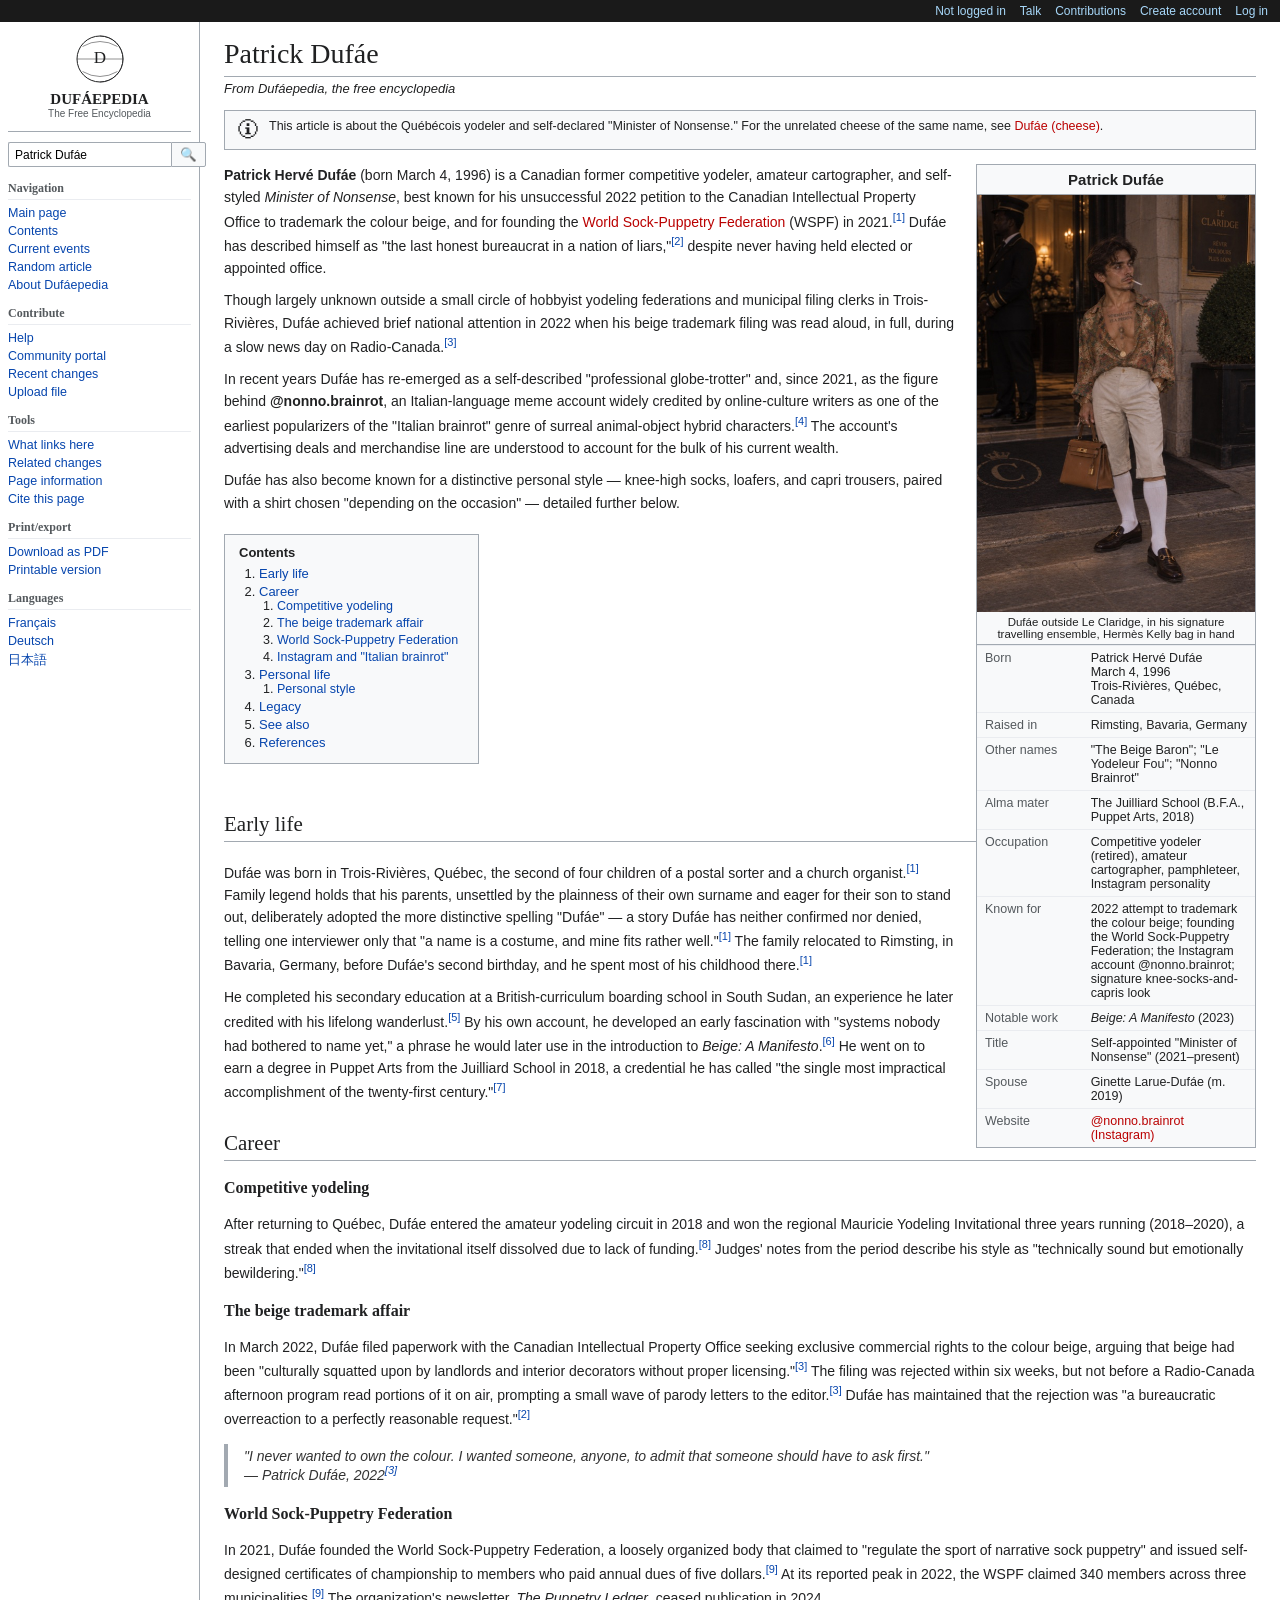
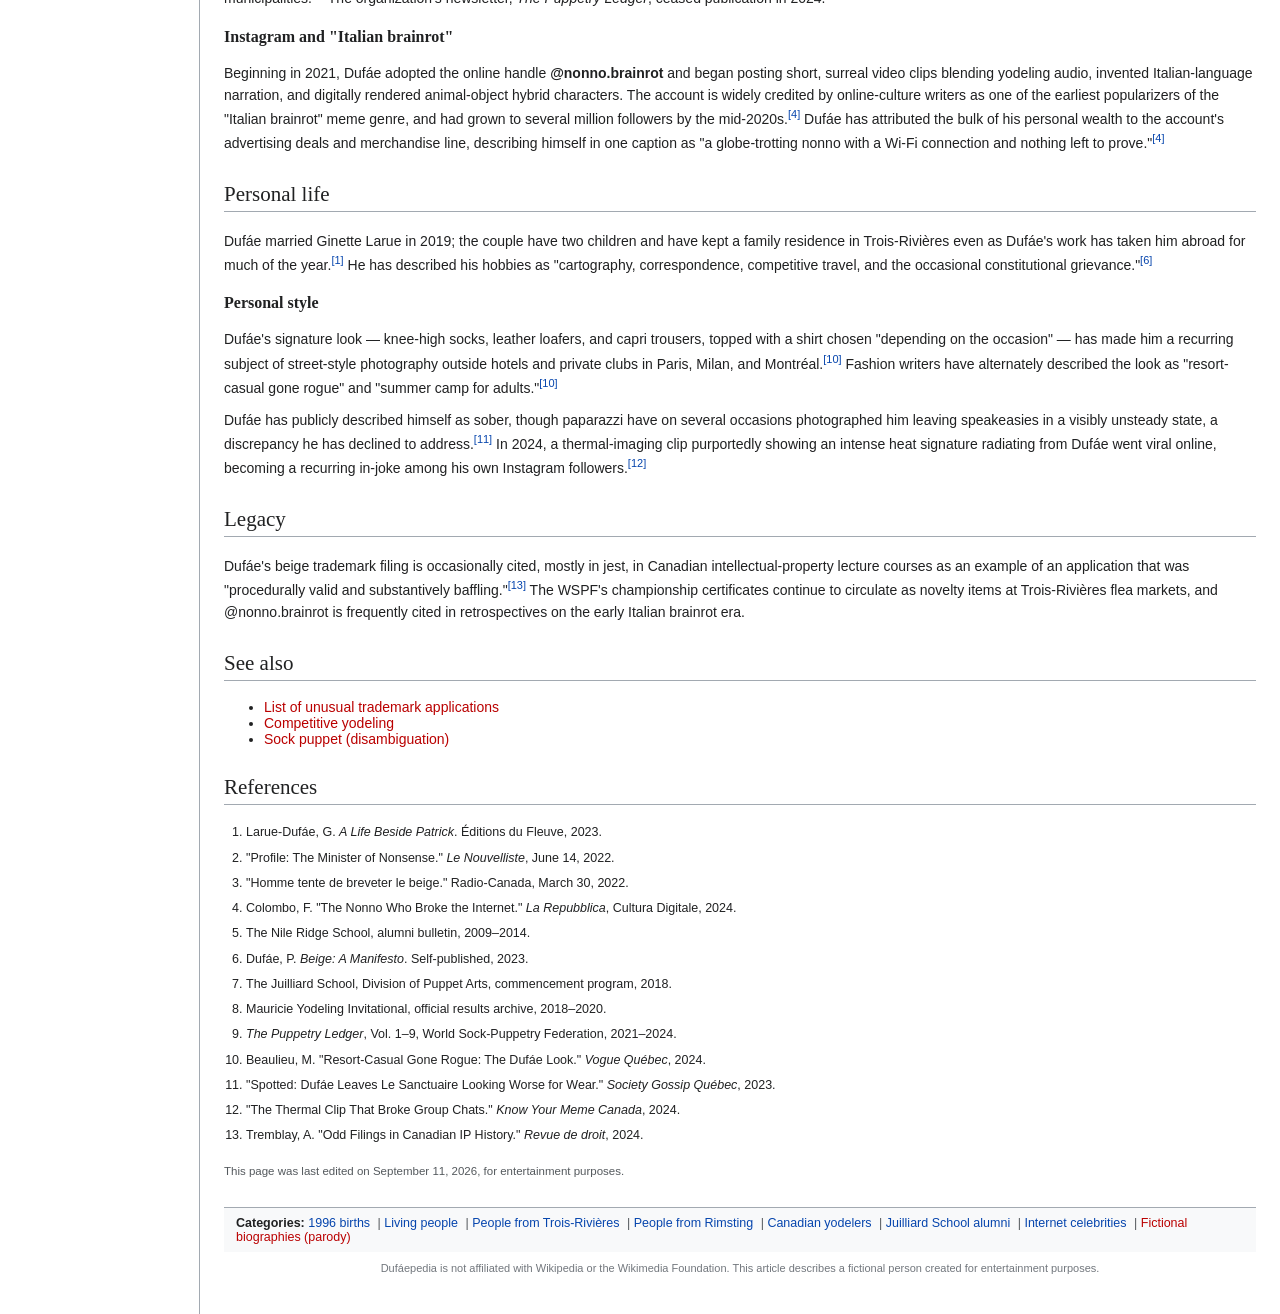
==== commit aea29570: "Add personal style section and viral moment coverage Co-Authored-By: Claude Sonnet 5 <noreply@anthro" ====
--- a/index.html
+++ b/index.html
@@ -342,7 +342,7 @@
           <tr><th>Other names</th><td>"The Beige Baron"; "Le Yodeleur Fou"; "Nonno Brainrot"</td></tr>
           <tr><th>Alma mater</th><td>The Juilliard School (B.F.A., Puppet Arts, 2018)</td></tr>
           <tr><th>Occupation</th><td>Competitive yodeler (retired), amateur cartographer, pamphleteer, Instagram personality</td></tr>
-          <tr><th>Known for</th><td>2022 attempt to trademark the colour beige; founding the World Sock-Puppetry Federation; the Instagram account @nonno.brainrot</td></tr>
+          <tr><th>Known for</th><td>2022 attempt to trademark the colour beige; founding the World Sock-Puppetry Federation; the Instagram account @nonno.brainrot; signature knee-socks-and-capris look</td></tr>
           <tr><th>Notable work</th><td><i>Beige: A Manifesto</i> (2023)</td></tr>
           <tr><th>Title</th><td>Self-appointed "Minister of Nonsense" (2021–present)</td></tr>
           <tr><th>Spouse</th><td>Ginette Larue-Dufáe (m. 2019)</td></tr>
@@ -372,6 +372,11 @@
         the "Italian brainrot" genre of surreal animal-object hybrid characters.<sup class="cite">[4]</sup>
         The account's advertising deals and merchandise line are understood to account for the
         bulk of his current wealth.
+      </p>
+      <p>
+        Dufáe has also become known for a distinctive personal style — knee-high socks,
+        loafers, and capri trousers, paired with a shirt chosen "depending on the
+        occasion" — detailed further below.
       </p>
 
       <div class="toc">
@@ -386,7 +391,11 @@
               <li><a href="#instagram">Instagram and "Italian brainrot"</a></li>
             </ol>
           </li>
-          <li><a href="#personal-life">Personal life</a></li>
+          <li><a href="#personal-life">Personal life</a>
+            <ol>
+              <li><a href="#style">Personal style</a></li>
+            </ol>
+          </li>
           <li><a href="#legacy">Legacy</a></li>
           <li><a href="#see-also">See also</a></li>
           <li><a href="#references">References</a></li>
@@ -472,11 +481,29 @@
         grievance."<sup class="cite">[6]</sup>
       </p>
 
+      <h3 id="style">Personal style</h3>
+      <p>
+        Dufáe's signature look — knee-high socks, leather loafers, and capri trousers,
+        topped with a shirt chosen "depending on the occasion" — has made him a recurring
+        subject of street-style photography outside hotels and private clubs in Paris,
+        Milan, and Montréal.<sup class="cite">[10]</sup> Fashion writers have alternately
+        described the look as "resort-casual gone rogue" and "summer camp for
+        adults."<sup class="cite">[10]</sup>
+      </p>
+      <p>
+        Dufáe has publicly described himself as sober, though paparazzi have on several
+        occasions photographed him leaving speakeasies in a visibly unsteady state, a
+        discrepancy he has declined to address.<sup class="cite">[11]</sup> In 2024, a
+        thermal-imaging clip purportedly showing an intense heat signature radiating from
+        Dufáe went viral online, becoming a recurring in-joke among his own Instagram
+        followers.<sup class="cite">[12]</sup>
+      </p>
+
       <h2 id="legacy">Legacy</h2>
       <p>
         Dufáe's beige trademark filing is occasionally cited, mostly in jest, in Canadian
         intellectual-property lecture courses as an example of an application that was
-        "procedurally valid and substantively baffling."<sup class="cite">[10]</sup> The WSPF's
+        "procedurally valid and substantively baffling."<sup class="cite">[13]</sup> The WSPF's
         championship certificates continue to circulate as novelty items at Trois-Rivières
         flea markets, and @nonno.brainrot is frequently cited in retrospectives on the early
         Italian brainrot era.
@@ -500,6 +527,9 @@
         <li>The Juilliard School, Division of Puppet Arts, commencement program, 2018.</li>
         <li>Mauricie Yodeling Invitational, official results archive, 2018–2020.</li>
         <li><i>The Puppetry Ledger</i>, Vol. 1–9, World Sock-Puppetry Federation, 2021–2024.</li>
+        <li>Beaulieu, M. "Resort-Casual Gone Rogue: The Dufáe Look." <i>Vogue Québec</i>, 2024.</li>
+        <li>"Spotted: Dufáe Leaves Le Sanctuaire Looking Worse for Wear." <i>Society Gossip Québec</i>, 2023.</li>
+        <li>"The Thermal Clip That Broke Group Chats." <i>Know Your Meme Canada</i>, 2024.</li>
         <li>Tremblay, A. "Odd Filings in Canadian IP History." <i>Revue de droit</i>, 2024.</li>
       </ol>
 
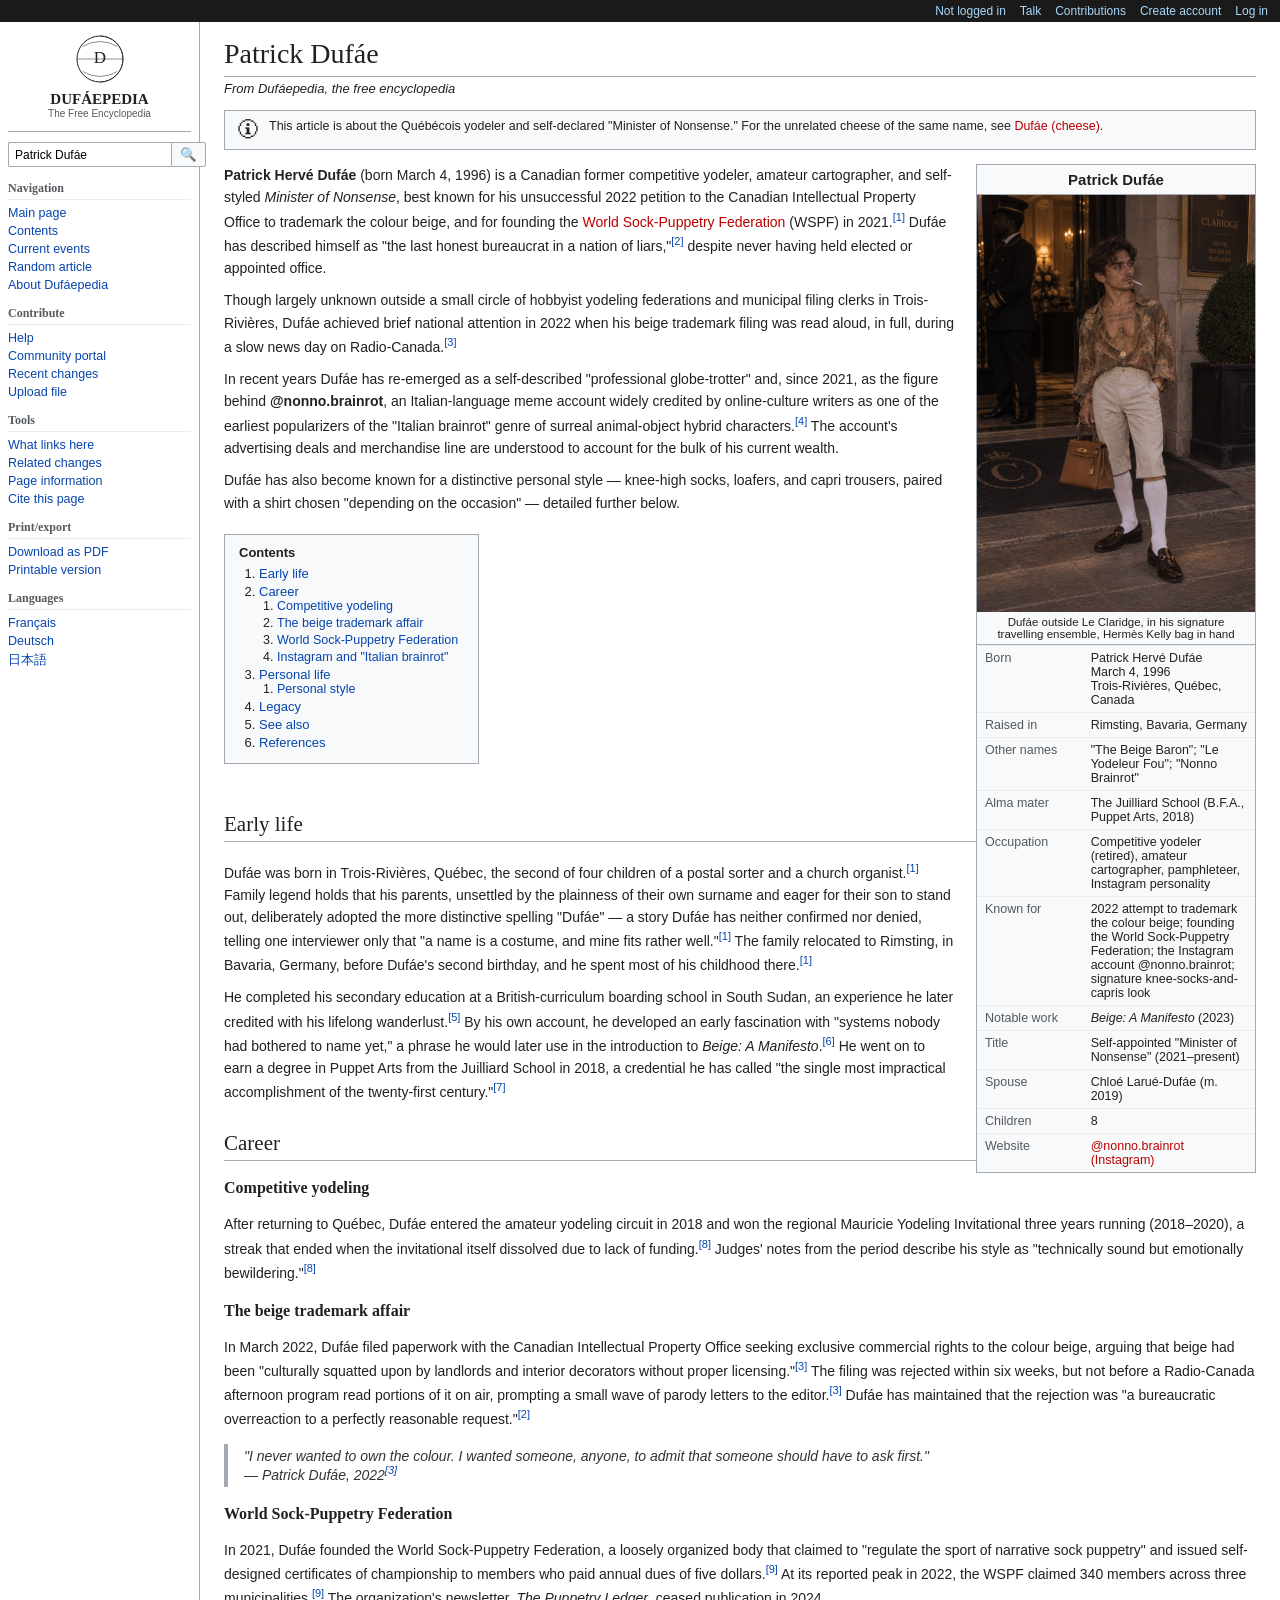
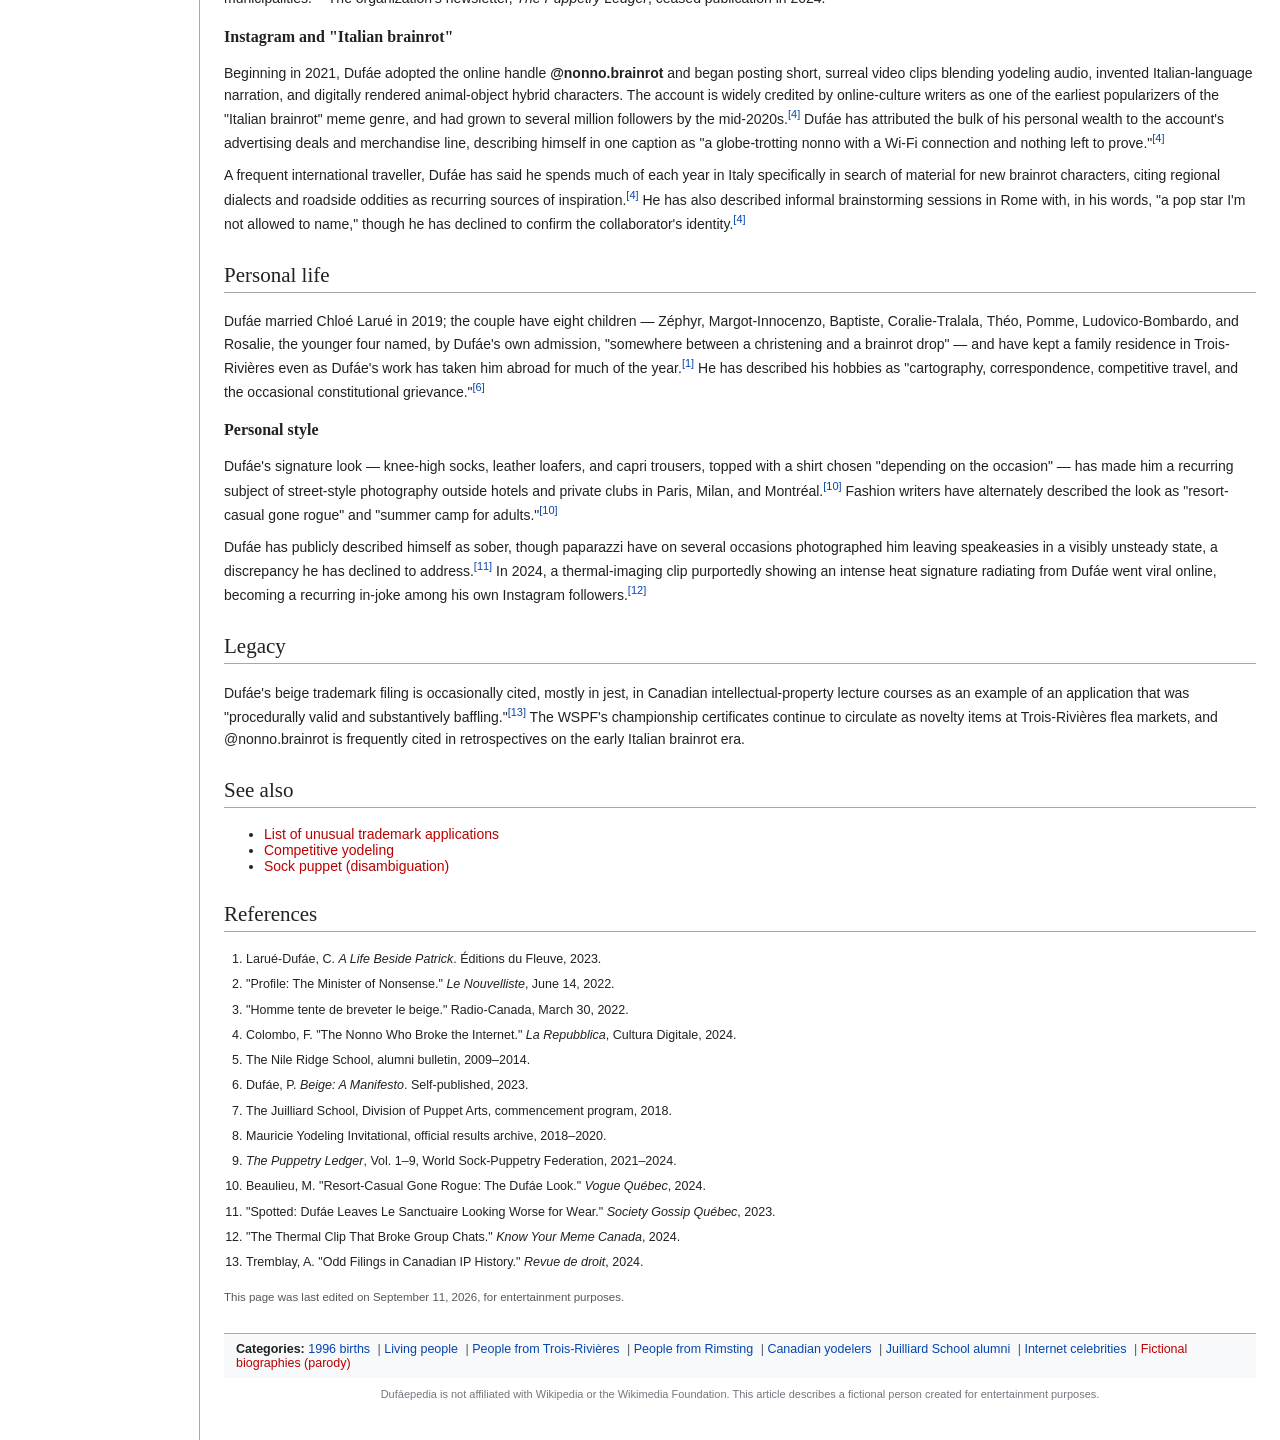
==== commit aeefa3aa: "Update spouse name, add 8 children, Italy travel and brainrot collab Co-Authored-By: Claude Sonnet 5" ====
--- a/index.html
+++ b/index.html
@@ -345,7 +345,8 @@
           <tr><th>Known for</th><td>2022 attempt to trademark the colour beige; founding the World Sock-Puppetry Federation; the Instagram account @nonno.brainrot; signature knee-socks-and-capris look</td></tr>
           <tr><th>Notable work</th><td><i>Beige: A Manifesto</i> (2023)</td></tr>
           <tr><th>Title</th><td>Self-appointed "Minister of Nonsense" (2021–present)</td></tr>
-          <tr><th>Spouse</th><td>Ginette Larue-Dufáe (m. 2019)</td></tr>
+          <tr><th>Spouse</th><td>Chloé Larué-Dufáe (m. 2019)</td></tr>
+          <tr><th>Children</th><td>8</td></tr>
           <tr><th>Website</th><td><a href="#" class="new">@nonno.brainrot (Instagram)</a></td></tr>
         </table>
       </div>
@@ -471,12 +472,23 @@
         one caption as "a globe-trotting nonno with a Wi-Fi connection and nothing left to
         prove."<sup class="cite">[4]</sup>
       </p>
+      <p>
+        A frequent international traveller, Dufáe has said he spends much of each year in
+        Italy specifically in search of material for new brainrot characters, citing regional
+        dialects and roadside oddities as recurring sources of inspiration.<sup class="cite">[4]</sup>
+        He has also described informal brainstorming sessions in Rome with, in his words,
+        "a pop star I'm not allowed to name," though he has declined to confirm the
+        collaborator's identity.<sup class="cite">[4]</sup>
+      </p>
 
       <h2 id="personal-life">Personal life</h2>
       <p>
-        Dufáe married Ginette Larue in 2019; the couple have two children and have kept a
-        family residence in Trois-Rivières even as Dufáe's work has taken him abroad for much
-        of the year.<sup class="cite">[1]</sup> He has described his hobbies as "cartography,
+        Dufáe married Chloé Larué in 2019; the couple have eight children — Zéphyr,
+        Margot-Innocenzo, Baptiste, Coralie-Tralala, Théo, Pomme, Ludovico-Bombardo, and
+        Rosalie, the younger four named, by Dufáe's own admission, "somewhere between a
+        christening and a brainrot drop" — and have kept a family residence in
+        Trois-Rivières even as Dufáe's work has taken him abroad for much of the
+        year.<sup class="cite">[1]</sup> He has described his hobbies as "cartography,
         correspondence, competitive travel, and the occasional constitutional
         grievance."<sup class="cite">[6]</sup>
       </p>
@@ -518,7 +530,7 @@
 
       <h2 id="references">References</h2>
       <ol class="refs">
-        <li>Larue-Dufáe, G. <i>A Life Beside Patrick</i>. Éditions du Fleuve, 2023.</li>
+        <li>Larué-Dufáe, C. <i>A Life Beside Patrick</i>. Éditions du Fleuve, 2023.</li>
         <li>"Profile: The Minister of Nonsense." <i>Le Nouvelliste</i>, June 14, 2022.</li>
         <li>"Homme tente de breveter le beige." Radio-Canada, March 30, 2022.</li>
         <li>Colombo, F. "The Nonno Who Broke the Internet." <i>La Repubblica</i>, Cultura Digitale, 2024.</li>
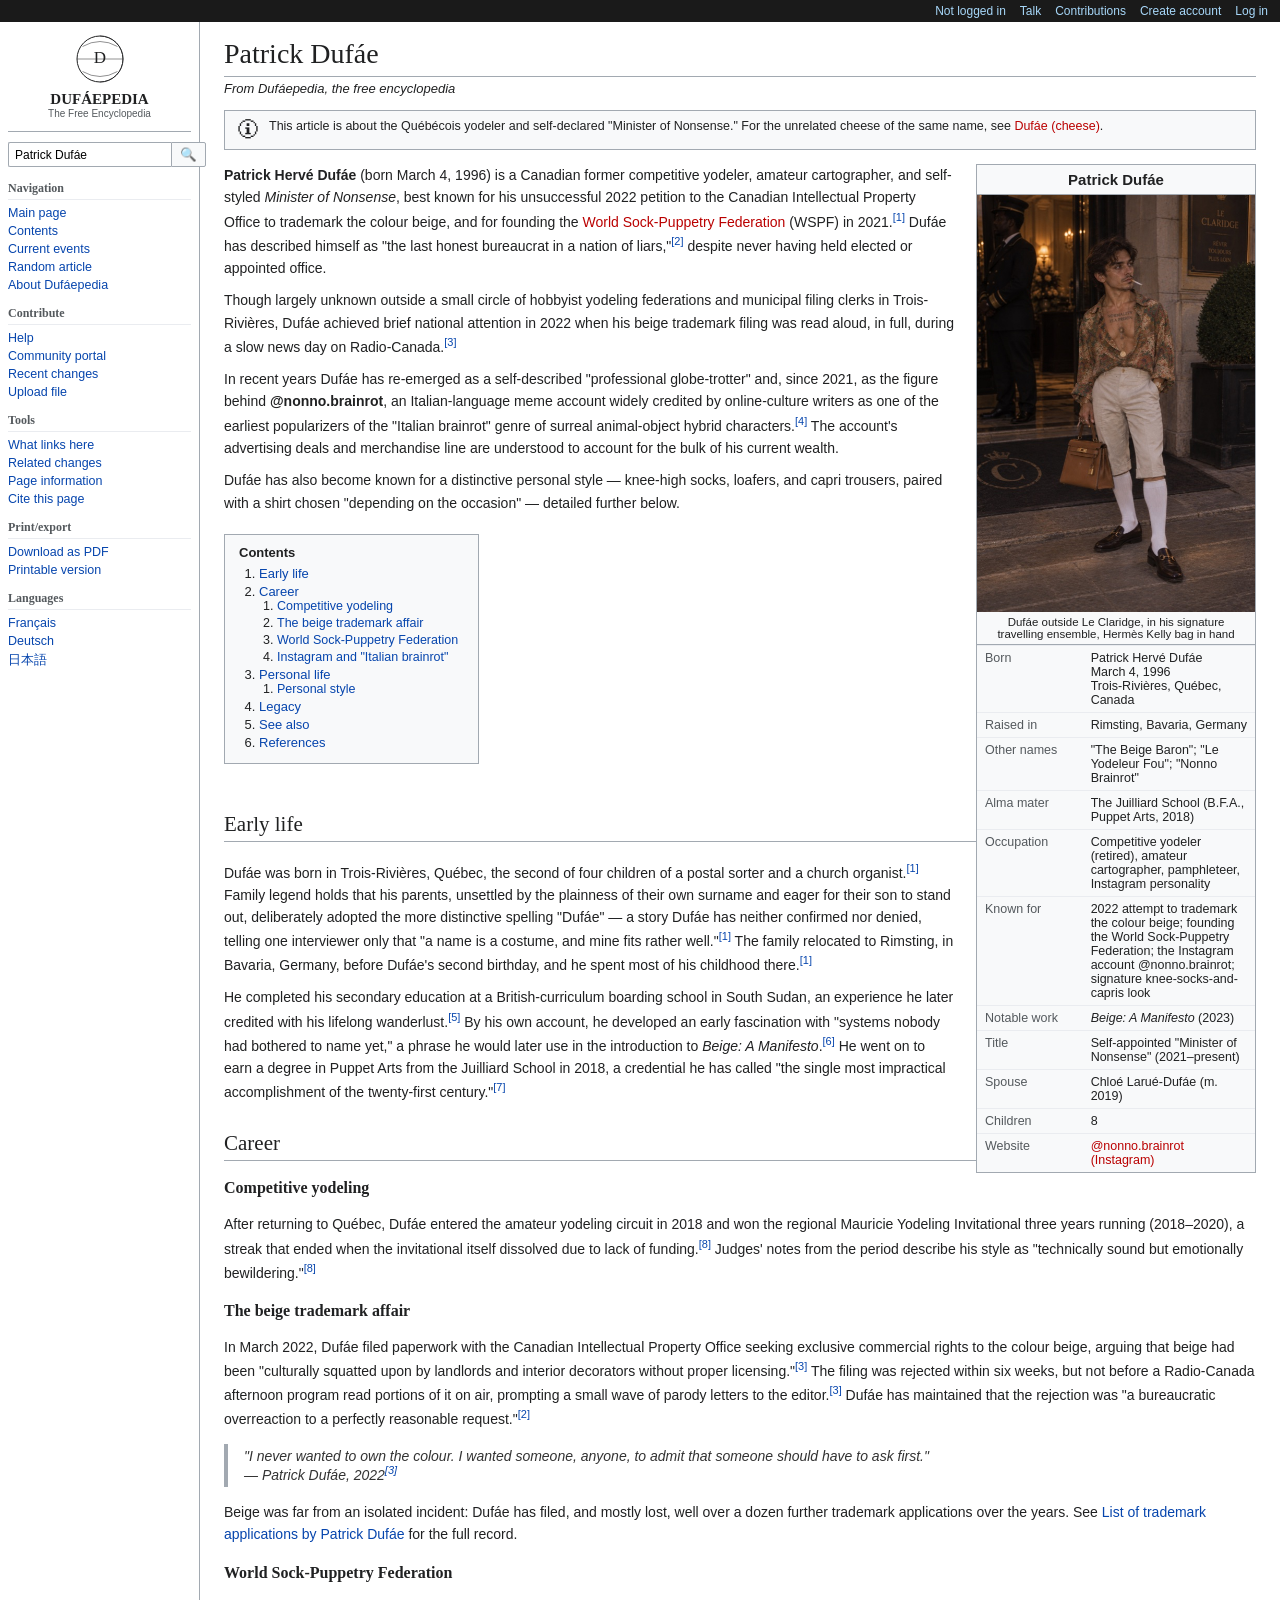
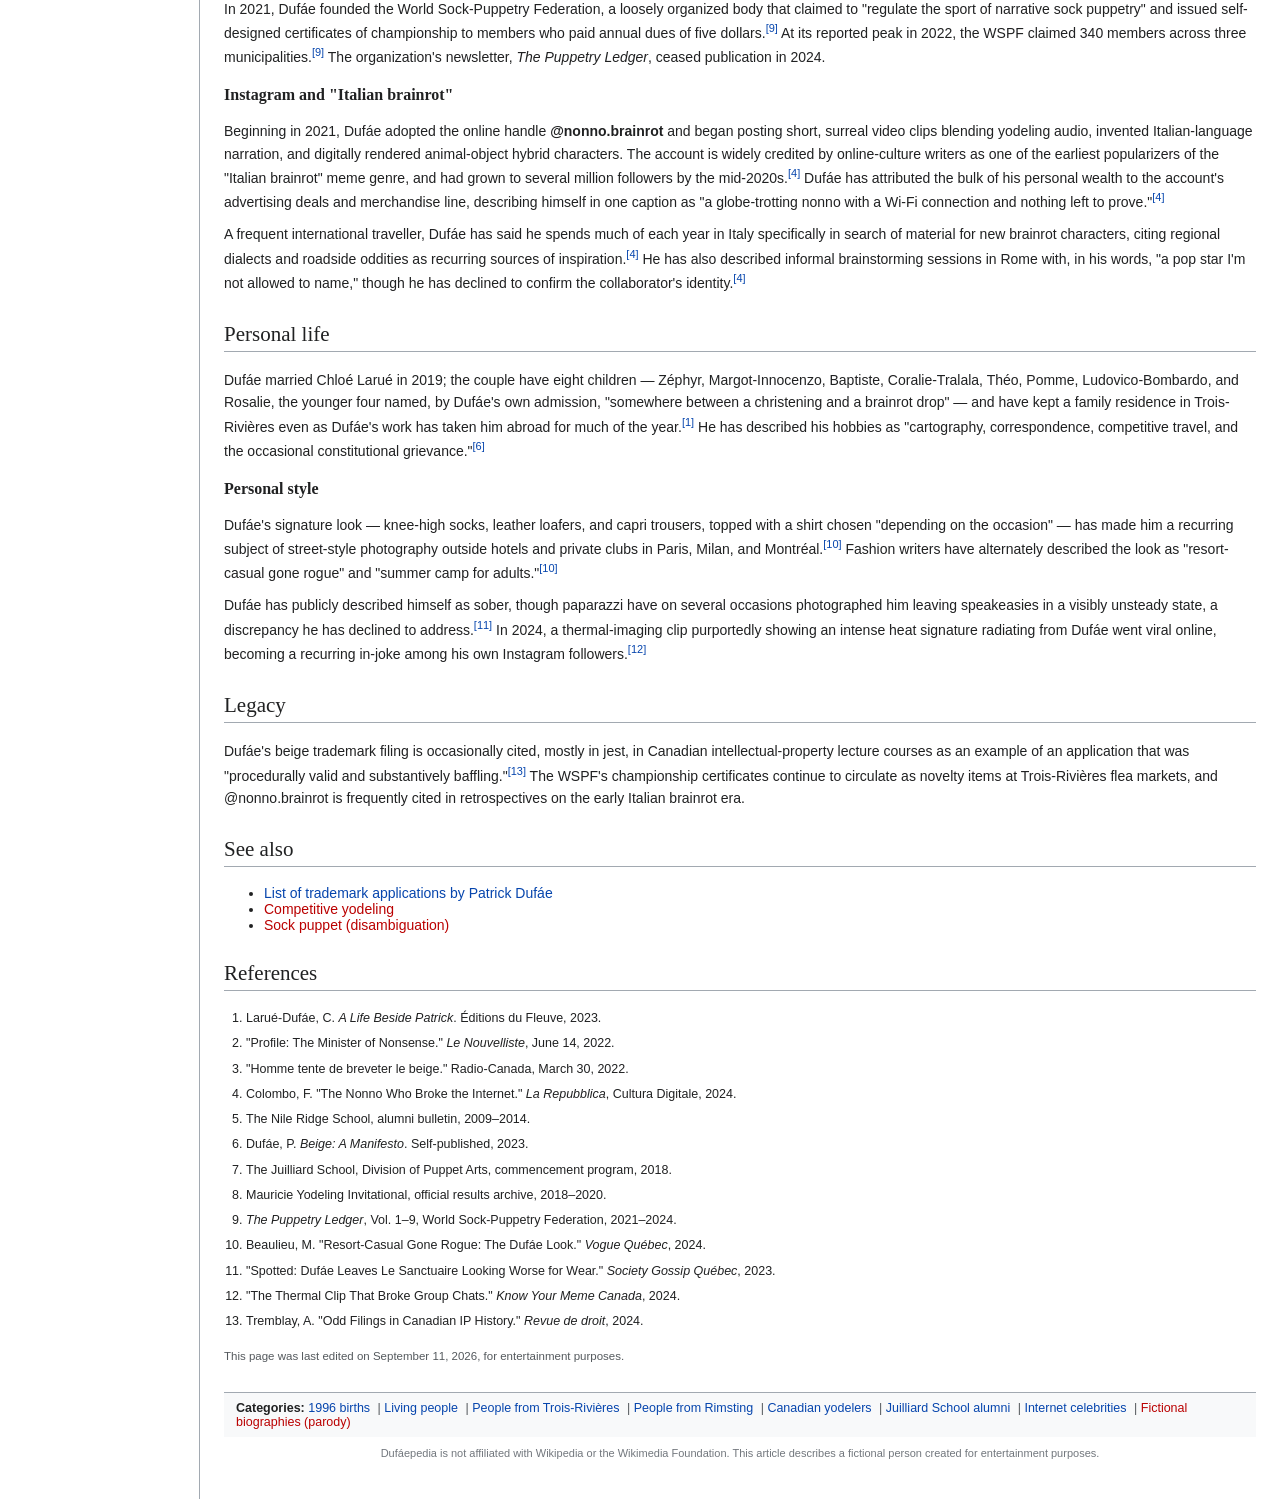
==== commit 4d114b8e: "Add clickable trademark list page and portrait lightbox Extract shared CSS into styles.css, add a fu" ====
--- a/index.html
+++ b/index.html
@@ -3,254 +3,7 @@
 <head>
 <meta charset="UTF-8">
 <title>Patrick Dufáe - Wikipedia</title>
-<style>
-  * { box-sizing: border-box; }
-  body {
-    margin: 0;
-    font-family: sans-serif;
-    background: #fff;
-    color: #202122;
-    font-size: 14px;
-  }
-  a { color: #0645ad; text-decoration: none; }
-  a:hover { text-decoration: underline; }
-  a.new { color: #ba0000; }
-
-  /* Top black bar */
-  .topbar {
-    background: #1a1a1a;
-    color: #fff;
-    font-size: 12px;
-    padding: 4px 12px;
-    display: flex;
-    justify-content: flex-end;
-    gap: 14px;
-  }
-  .topbar a { color: #a7d7f9; }
-
-  .page-shell {
-    display: flex;
-    max-width: 1400px;
-    margin: 0 auto;
-  }
-
-  /* Sidebar */
-  .sidebar {
-    width: 200px;
-    flex-shrink: 0;
-    padding: 12px 8px;
-    border-right: 1px solid #a2a9b1;
-  }
-  .sidebar .logo-block {
-    text-align: center;
-    padding-bottom: 12px;
-    border-bottom: 1px solid #a2a9b1;
-    margin-bottom: 10px;
-  }
-  .sidebar .logo-block svg { width: 50px; height: 50px; }
-  .sidebar .logo-block .wordmark {
-    font-family: 'Linux Libertine', Georgia, 'Times New Roman', serif;
-    font-weight: bold;
-    font-size: 15px;
-    margin-top: 4px;
-  }
-  .sidebar h3 {
-    font-size: 12px;
-    color: #54595d;
-    margin: 14px 0 6px;
-    text-transform: none;
-    border-bottom: 1px solid #eaecf0;
-    padding-bottom: 3px;
-  }
-  .sidebar ul {
-    list-style: none;
-    margin: 0;
-    padding: 0;
-  }
-  .sidebar li { margin-bottom: 4px; font-size: 12.5px; }
-  .search-box {
-    margin: 10px 0;
-    display: flex;
-  }
-  .search-box input {
-    flex: 1;
-    border: 1px solid #a2a9b1;
-    border-right: none;
-    padding: 4px 6px;
-    font-size: 12px;
-    border-radius: 2px 0 0 2px;
-  }
-  .search-box button {
-    border: 1px solid #a2a9b1;
-    background: #f8f9fa;
-    padding: 4px 8px;
-    border-radius: 0 2px 2px 0;
-    cursor: pointer;
-  }
-
-  /* Main content */
-  .content {
-    flex: 1;
-    padding: 16px 24px 40px;
-    min-width: 0;
-  }
-  .page-title {
-    font-family: 'Linux Libertine', Georgia, 'Times New Roman', serif;
-    font-size: 28px;
-    font-weight: normal;
-    border-bottom: 1px solid #a2a9b1;
-    padding-bottom: 6px;
-    margin: 0 0 4px;
-  }
-  .subtitle-italic {
-    font-style: italic;
-    font-size: 13px;
-    color: #202122;
-    margin-bottom: 14px;
-  }
-  .disambig-note {
-    font-style: italic;
-    font-size: 13px;
-    margin-bottom: 10px;
-  }
-  .tags-box {
-    background: #f8f9fa;
-    border: 1px solid #a2a9b1;
-    padding: 8px 12px;
-    font-size: 12.5px;
-    margin-bottom: 14px;
-    display: flex;
-    gap: 10px;
-    align-items: flex-start;
-  }
-  .tags-box .icon {
-    font-size: 22px;
-    line-height: 1;
-  }
-
-  .infobox {
-    float: right;
-    width: 280px;
-    margin: 0 0 16px 20px;
-    border: 1px solid #a2a9b1;
-    background: #f8f9fa;
-    font-size: 12.5px;
-  }
-  .infobox .infobox-title {
-    text-align: center;
-    font-weight: bold;
-    font-size: 15px;
-    padding: 6px;
-    border-bottom: 1px solid #a2a9b1;
-  }
-  .infobox img.portrait {
-    display: block;
-    width: 100%;
-  }
-  .infobox .caption {
-    text-align: center;
-    font-size: 11.5px;
-    padding: 4px 8px;
-    border-bottom: 1px solid #a2a9b1;
-    color: #202122;
-  }
-  .infobox table { width: 100%; border-collapse: collapse; }
-  .infobox td, .infobox th {
-    padding: 5px 8px;
-    vertical-align: top;
-    border-top: 1px solid #eaecf0;
-    text-align: left;
-  }
-  .infobox th { font-weight: normal; color: #54595d; width: 38%; }
-  .infobox .section-row td {
-    font-weight: bold;
-    background: #eaecf0;
-    text-align: center;
-  }
-
-  .portrait-frame { width: 100%; line-height: 0; }
-  .portrait-frame svg { width: 100%; height: auto; display: block; }
-  .placeholder-portrait {
-    width: 100%;
-    aspect-ratio: 3/4;
-    background: repeating-linear-gradient(45deg, #d8dce0, #d8dce0 10px, #e8eaed 10px, #e8eaed 20px);
-    display: flex;
-    align-items: center;
-    justify-content: center;
-    color: #72777d;
-    font-size: 12px;
-    text-align: center;
-    padding: 10px;
-  }
-
-  h2 {
-    font-family: 'Linux Libertine', Georgia, 'Times New Roman', serif;
-    font-weight: normal;
-    font-size: 21px;
-    border-bottom: 1px solid #a2a9b1;
-    margin-top: 28px;
-    padding-bottom: 4px;
-  }
-  h3 {
-    font-family: 'Linux Libertine', Georgia, 'Times New Roman', serif;
-    font-weight: bold;
-    font-size: 16px;
-    margin-top: 18px;
-  }
-  p { line-height: 1.6; margin: 10px 0; }
-  sup.cite { font-size: 11px; color: #0645ad; }
-  .toc {
-    display: inline-block;
-    border: 1px solid #a2a9b1;
-    background: #f8f9fa;
-    padding: 10px 20px 10px 14px;
-    margin: 10px 0 20px;
-    font-size: 13px;
-  }
-  .toc-title { font-weight: bold; margin-bottom: 6px; }
-  .toc ol { margin: 0; padding-left: 20px; }
-  .toc ol ol { padding-left: 18px; font-size: 12.5px; }
-  .toc li { margin-bottom: 3px; }
-
-  .refs {
-    font-size: 12.5px;
-    padding-left: 22px;
-    line-height: 1.7;
-  }
-  .refs li { margin-bottom: 4px; }
-
-  .catlinks {
-    margin-top: 30px;
-    border-top: 1px solid #a2a9b1;
-    padding-top: 8px;
-    font-size: 12.5px;
-    background: #f8f9fa;
-    padding: 8px 12px;
-  }
-  .catlinks a { margin-right: 4px; }
-  .catlinks .cat-sep { color: #54595d; }
-
-  .parody-footer {
-    margin-top: 10px;
-    font-size: 11px;
-    color: #72777d;
-    text-align: center;
-  }
-
-  .lastedit {
-    font-size: 11.5px;
-    color: #54595d;
-    margin-top: 18px;
-  }
-
-  blockquote {
-    border-left: 4px solid #a2a9b1;
-    margin: 14px 0;
-    padding: 4px 16px;
-    color: #333;
-    font-style: italic;
-  }
-</style>
+<link rel="stylesheet" href="styles.css">
 </head>
 <body>
 
@@ -333,7 +86,7 @@
       <div class="infobox">
         <div class="infobox-title">Patrick Dufáe</div>
         <div class="portrait-frame">
-          <img class="portrait" src="portrait.jpg" alt="Patrick Dufáe outside Le Claridge, Kelly bag in hand">
+          <img class="portrait" src="portrait.jpg" alt="Patrick Dufáe outside Le Claridge, Kelly bag in hand" onclick="openLightbox(this.src, this.alt)">
         </div>
         <div class="caption">Dufáe outside Le Claridge, in his signature travelling ensemble, Hermès Kelly bag in hand</div>
         <table>
@@ -449,6 +202,12 @@
         "I never wanted to own the colour. I wanted someone, anyone, to admit that someone
         should have to ask first."<br>— Patrick Dufáe, 2022<sup class="cite">[3]</sup>
       </blockquote>
+      <p>
+        Beige was far from an isolated incident: Dufáe has filed, and mostly lost, well over a
+        dozen further trademark applications over the years. See
+        <a href="trademarks.html">List of trademark applications by Patrick Dufáe</a> for the
+        full record.
+      </p>
 
       <h3 id="wspf">World Sock-Puppetry Federation</h3>
       <p>
@@ -523,7 +282,7 @@
 
       <h2 id="see-also">See also</h2>
       <ul>
-        <li><a href="#" class="new">List of unusual trademark applications</a></li>
+        <li><a href="trademarks.html">List of trademark applications by Patrick Dufáe</a></li>
         <li><a href="#" class="new">Competitive yodeling</a></li>
         <li><a href="#" class="new">Sock puppet (disambiguation)</a></li>
       </ul>
@@ -565,5 +324,24 @@
     </div>
   </div>
 
+  <div class="lightbox-overlay" id="lightbox" onclick="closeLightbox()">
+    <span class="lightbox-close" onclick="closeLightbox()">&times;</span>
+    <img id="lightbox-img" src="" alt="">
+  </div>
+  <script>
+    function openLightbox(src, alt) {
+      var overlay = document.getElementById('lightbox');
+      var img = document.getElementById('lightbox-img');
+      img.src = src;
+      img.alt = alt;
+      overlay.classList.add('active');
+    }
+    function closeLightbox() {
+      document.getElementById('lightbox').classList.remove('active');
+    }
+    document.addEventListener('keydown', function (e) {
+      if (e.key === 'Escape') closeLightbox();
+    });
+  </script>
 </body>
 </html>
--- a/styles.css
+++ b/styles.css
@@ -0,0 +1,295 @@
+* { box-sizing: border-box; }
+body {
+  margin: 0;
+  font-family: sans-serif;
+  background: #fff;
+  color: #202122;
+  font-size: 14px;
+}
+a { color: #0645ad; text-decoration: none; }
+a:hover { text-decoration: underline; }
+a.new { color: #ba0000; }
+
+/* Top black bar */
+.topbar {
+  background: #1a1a1a;
+  color: #fff;
+  font-size: 12px;
+  padding: 4px 12px;
+  display: flex;
+  justify-content: flex-end;
+  gap: 14px;
+}
+.topbar a { color: #a7d7f9; }
+
+.page-shell {
+  display: flex;
+  max-width: 1400px;
+  margin: 0 auto;
+}
+
+/* Sidebar */
+.sidebar {
+  width: 200px;
+  flex-shrink: 0;
+  padding: 12px 8px;
+  border-right: 1px solid #a2a9b1;
+}
+.sidebar .logo-block {
+  text-align: center;
+  padding-bottom: 12px;
+  border-bottom: 1px solid #a2a9b1;
+  margin-bottom: 10px;
+}
+.sidebar .logo-block svg { width: 50px; height: 50px; }
+.sidebar .logo-block .wordmark {
+  font-family: 'Linux Libertine', Georgia, 'Times New Roman', serif;
+  font-weight: bold;
+  font-size: 15px;
+  margin-top: 4px;
+}
+.sidebar h3 {
+  font-size: 12px;
+  color: #54595d;
+  margin: 14px 0 6px;
+  text-transform: none;
+  border-bottom: 1px solid #eaecf0;
+  padding-bottom: 3px;
+}
+.sidebar ul {
+  list-style: none;
+  margin: 0;
+  padding: 0;
+}
+.sidebar li { margin-bottom: 4px; font-size: 12.5px; }
+.search-box {
+  margin: 10px 0;
+  display: flex;
+}
+.search-box input {
+  flex: 1;
+  border: 1px solid #a2a9b1;
+  border-right: none;
+  padding: 4px 6px;
+  font-size: 12px;
+  border-radius: 2px 0 0 2px;
+}
+.search-box button {
+  border: 1px solid #a2a9b1;
+  background: #f8f9fa;
+  padding: 4px 8px;
+  border-radius: 0 2px 2px 0;
+  cursor: pointer;
+}
+
+/* Main content */
+.content {
+  flex: 1;
+  padding: 16px 24px 40px;
+  min-width: 0;
+}
+.page-title {
+  font-family: 'Linux Libertine', Georgia, 'Times New Roman', serif;
+  font-size: 28px;
+  font-weight: normal;
+  border-bottom: 1px solid #a2a9b1;
+  padding-bottom: 6px;
+  margin: 0 0 4px;
+}
+.subtitle-italic {
+  font-style: italic;
+  font-size: 13px;
+  color: #202122;
+  margin-bottom: 14px;
+}
+.disambig-note {
+  font-style: italic;
+  font-size: 13px;
+  margin-bottom: 10px;
+}
+.tags-box {
+  background: #f8f9fa;
+  border: 1px solid #a2a9b1;
+  padding: 8px 12px;
+  font-size: 12.5px;
+  margin-bottom: 14px;
+  display: flex;
+  gap: 10px;
+  align-items: flex-start;
+}
+.tags-box .icon {
+  font-size: 22px;
+  line-height: 1;
+}
+
+.infobox {
+  float: right;
+  width: 280px;
+  margin: 0 0 16px 20px;
+  border: 1px solid #a2a9b1;
+  background: #f8f9fa;
+  font-size: 12.5px;
+}
+.infobox .infobox-title {
+  text-align: center;
+  font-weight: bold;
+  font-size: 15px;
+  padding: 6px;
+  border-bottom: 1px solid #a2a9b1;
+}
+.infobox img.portrait {
+  display: block;
+  width: 100%;
+  cursor: zoom-in;
+}
+.infobox .caption {
+  text-align: center;
+  font-size: 11.5px;
+  padding: 4px 8px;
+  border-bottom: 1px solid #a2a9b1;
+  color: #202122;
+}
+.infobox table { width: 100%; border-collapse: collapse; }
+.infobox td, .infobox th {
+  padding: 5px 8px;
+  vertical-align: top;
+  border-top: 1px solid #eaecf0;
+  text-align: left;
+}
+.infobox th { font-weight: normal; color: #54595d; width: 38%; }
+.infobox .section-row td {
+  font-weight: bold;
+  background: #eaecf0;
+  text-align: center;
+}
+
+.portrait-frame { width: 100%; line-height: 0; }
+.portrait-frame svg { width: 100%; height: auto; display: block; }
+.placeholder-portrait {
+  width: 100%;
+  aspect-ratio: 3/4;
+  background: repeating-linear-gradient(45deg, #d8dce0, #d8dce0 10px, #e8eaed 10px, #e8eaed 20px);
+  display: flex;
+  align-items: center;
+  justify-content: center;
+  color: #72777d;
+  font-size: 12px;
+  text-align: center;
+  padding: 10px;
+}
+
+h2 {
+  font-family: 'Linux Libertine', Georgia, 'Times New Roman', serif;
+  font-weight: normal;
+  font-size: 21px;
+  border-bottom: 1px solid #a2a9b1;
+  margin-top: 28px;
+  padding-bottom: 4px;
+}
+h3 {
+  font-family: 'Linux Libertine', Georgia, 'Times New Roman', serif;
+  font-weight: bold;
+  font-size: 16px;
+  margin-top: 18px;
+}
+p { line-height: 1.6; margin: 10px 0; }
+sup.cite { font-size: 11px; color: #0645ad; }
+.toc {
+  display: inline-block;
+  border: 1px solid #a2a9b1;
+  background: #f8f9fa;
+  padding: 10px 20px 10px 14px;
+  margin: 10px 0 20px;
+  font-size: 13px;
+}
+.toc-title { font-weight: bold; margin-bottom: 6px; }
+.toc ol { margin: 0; padding-left: 20px; }
+.toc ol ol { padding-left: 18px; font-size: 12.5px; }
+.toc li { margin-bottom: 3px; }
+
+.refs {
+  font-size: 12.5px;
+  padding-left: 22px;
+  line-height: 1.7;
+}
+.refs li { margin-bottom: 4px; }
+
+.catlinks {
+  margin-top: 30px;
+  border-top: 1px solid #a2a9b1;
+  padding-top: 8px;
+  font-size: 12.5px;
+  background: #f8f9fa;
+  padding: 8px 12px;
+}
+.catlinks a { margin-right: 4px; }
+.catlinks .cat-sep { color: #54595d; }
+
+.parody-footer {
+  margin-top: 10px;
+  font-size: 11px;
+  color: #72777d;
+  text-align: center;
+}
+
+.lastedit {
+  font-size: 11.5px;
+  color: #54595d;
+  margin-top: 18px;
+}
+
+blockquote {
+  border-left: 4px solid #a2a9b1;
+  margin: 14px 0;
+  padding: 4px 16px;
+  color: #333;
+  font-style: italic;
+}
+
+/* Lightbox */
+.lightbox-overlay {
+  display: none;
+  position: fixed;
+  inset: 0;
+  background: rgba(0, 0, 0, 0.92);
+  z-index: 1000;
+  align-items: center;
+  justify-content: center;
+  cursor: zoom-out;
+}
+.lightbox-overlay.active { display: flex; }
+.lightbox-overlay img {
+  max-width: 92vw;
+  max-height: 92vh;
+  box-shadow: 0 0 40px rgba(0, 0, 0, 0.6);
+}
+.lightbox-close {
+  position: fixed;
+  top: 14px;
+  right: 22px;
+  color: #fff;
+  font-size: 34px;
+  line-height: 1;
+  cursor: pointer;
+  z-index: 1001;
+  font-family: sans-serif;
+}
+
+/* Trademark list table */
+.tm-table {
+  width: 100%;
+  border-collapse: collapse;
+  margin: 14px 0 20px;
+  font-size: 13px;
+}
+.tm-table th, .tm-table td {
+  border: 1px solid #a2a9b1;
+  padding: 6px 9px;
+  text-align: left;
+  vertical-align: top;
+}
+.tm-table th { background: #eaecf0; }
+.tm-table tr:nth-child(even) { background: #f8f9fa; }
+.status-rejected { color: #ba0000; font-weight: bold; }
+.status-pending { color: #8a5a00; font-weight: bold; }
+.status-withdrawn { color: #54595d; font-weight: bold; }
